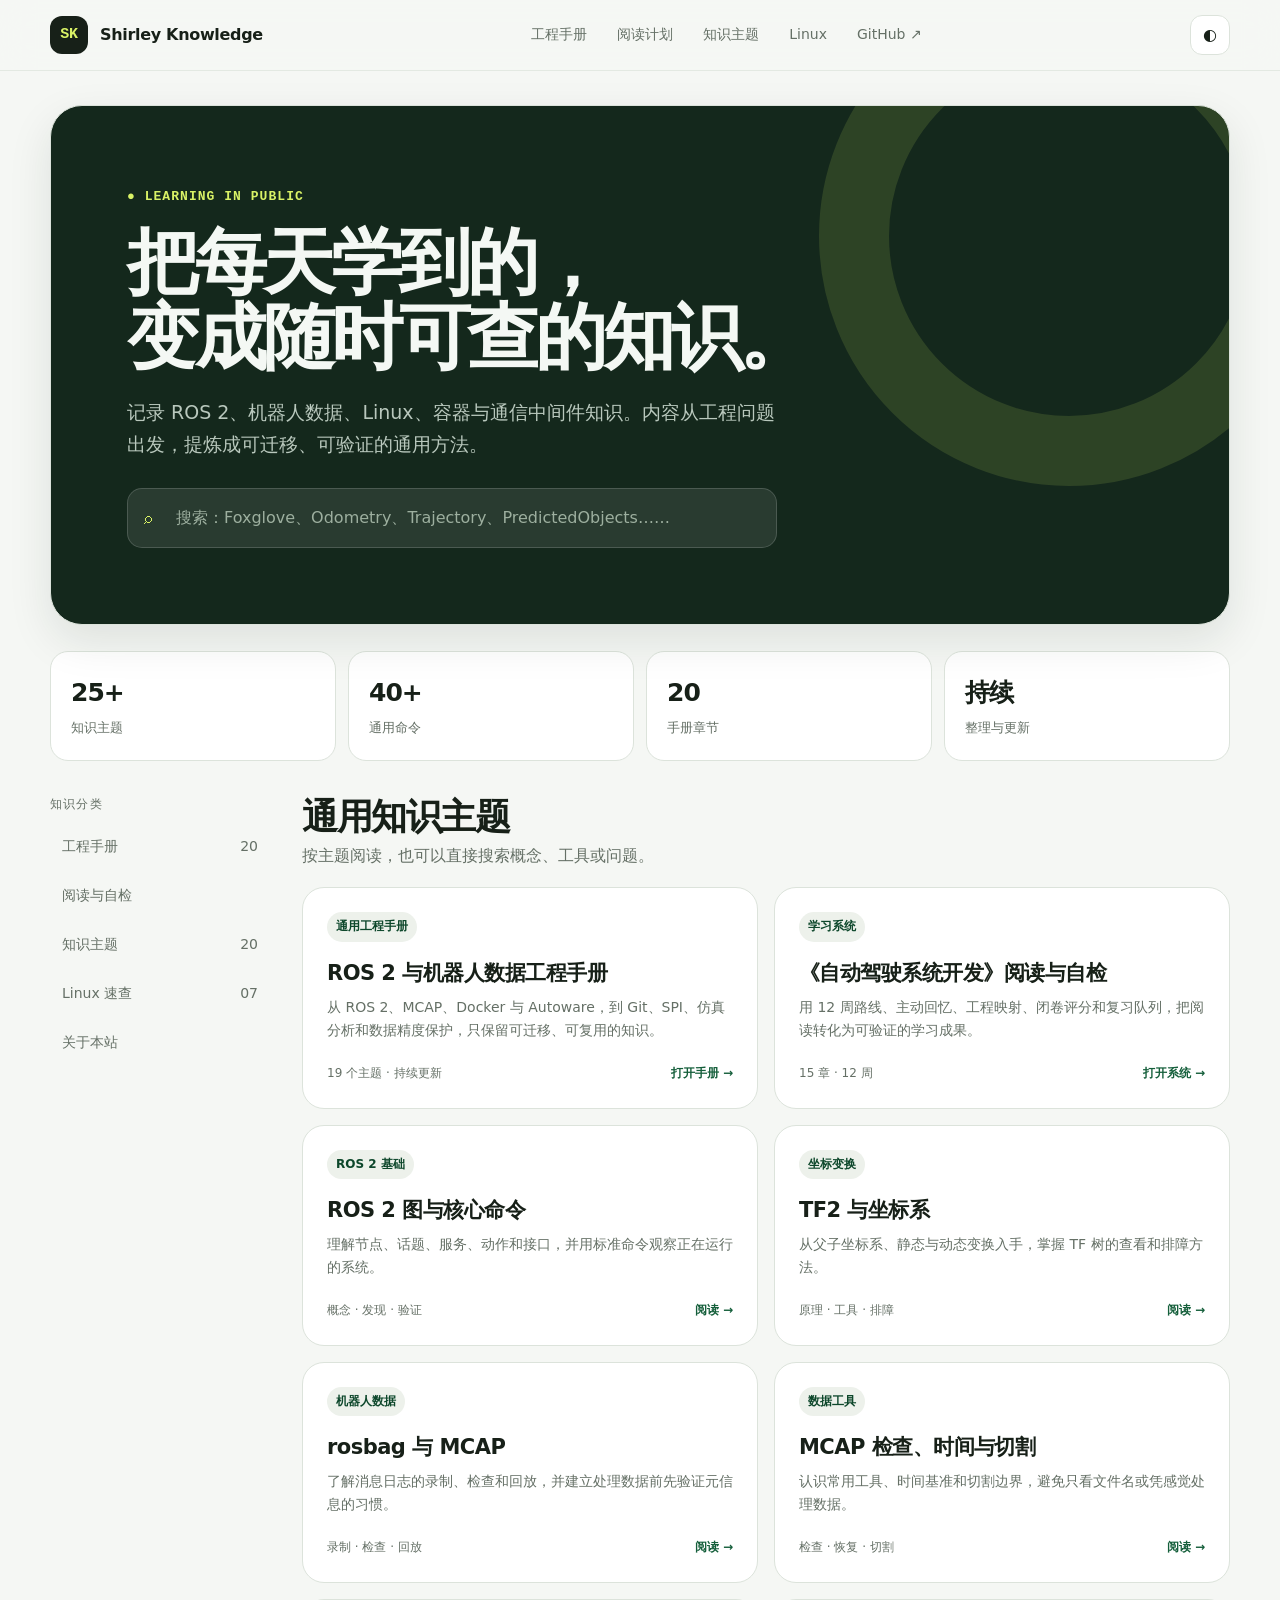
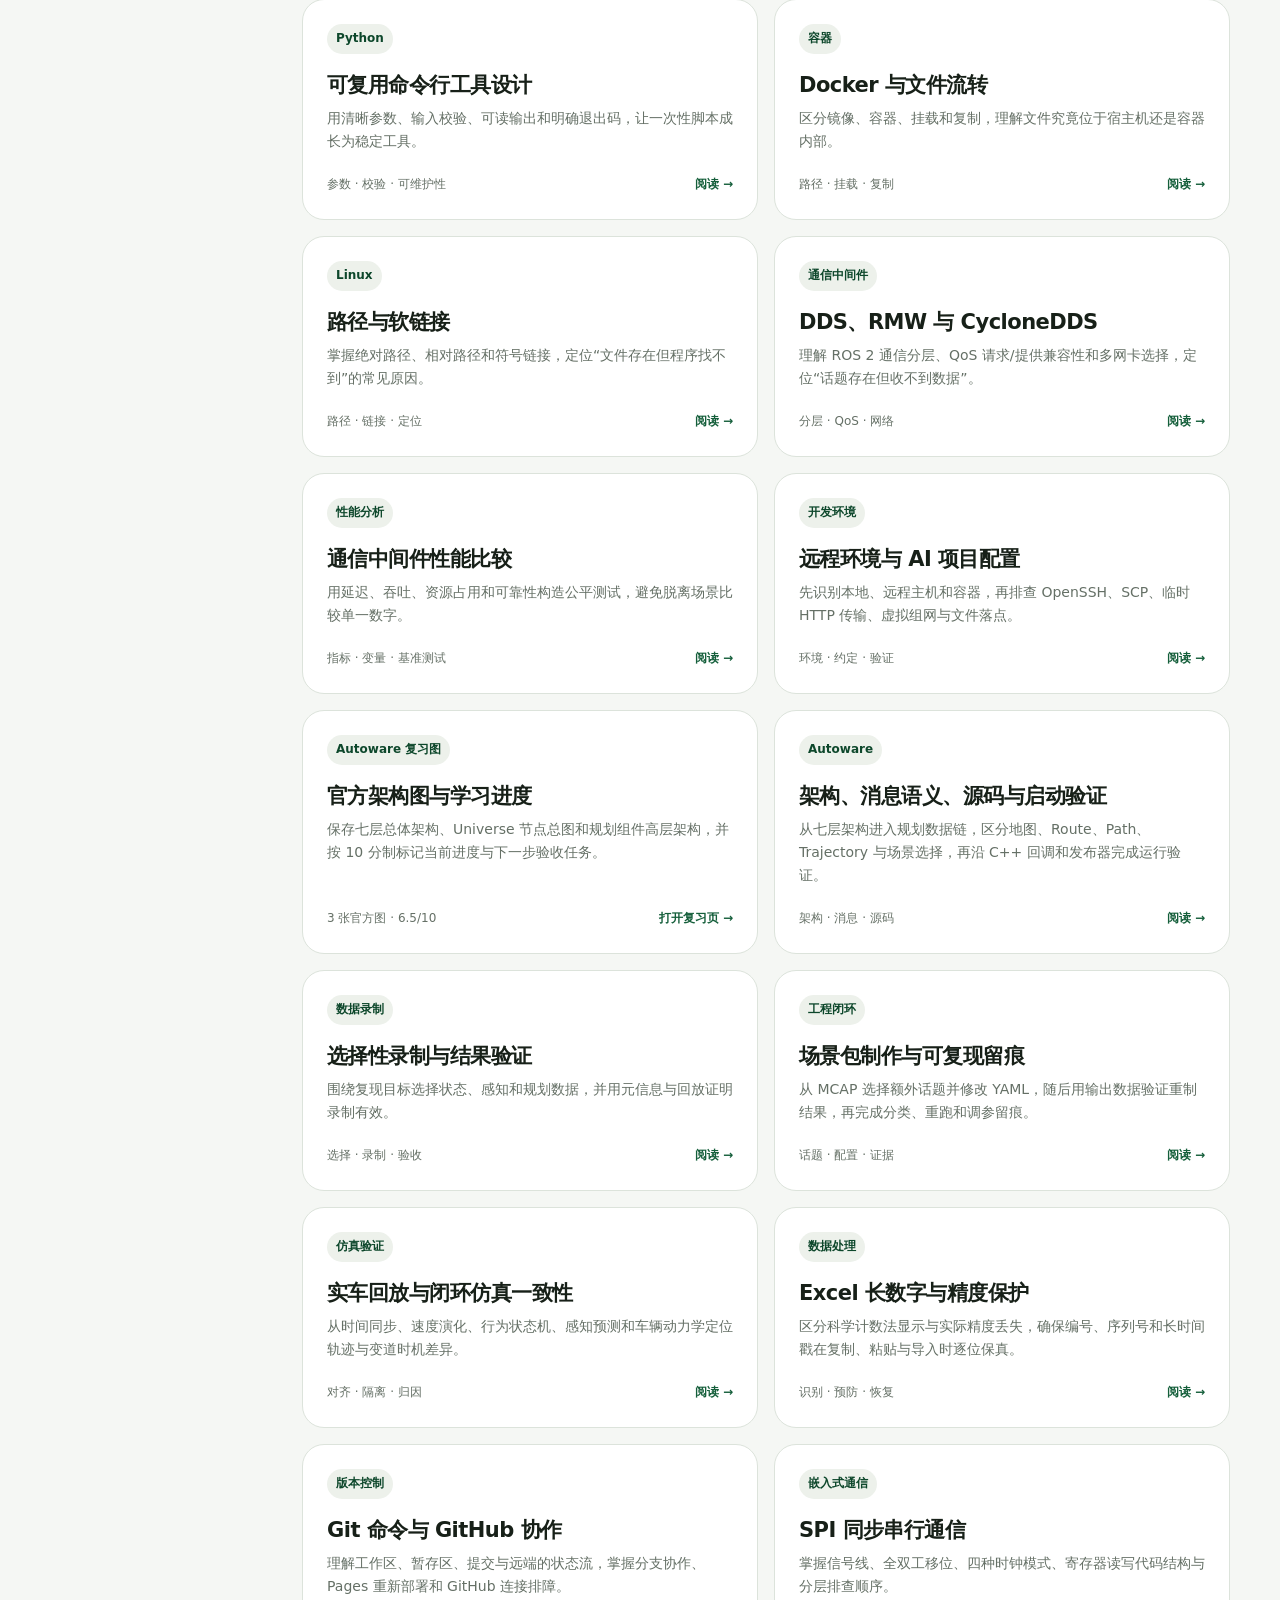
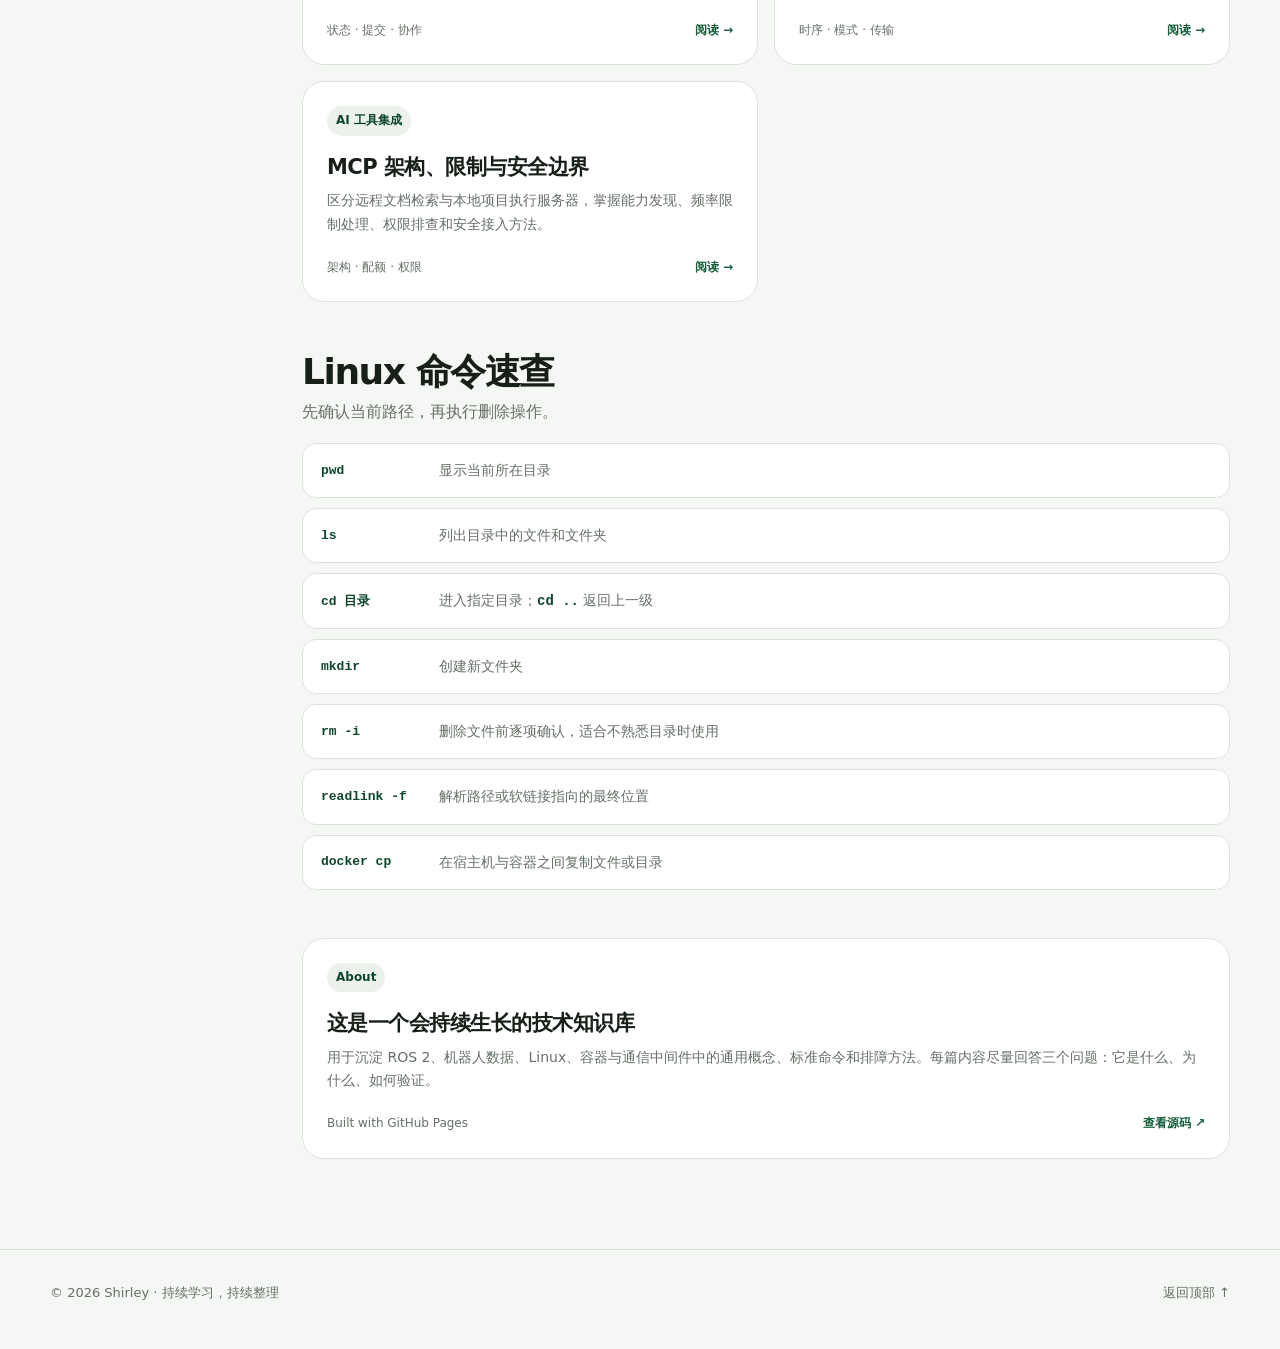
==== index.html @ a4cdd676 "docs: expand planning and transfer search terms" ====
<!doctype html>
<html lang="zh-CN">
<head>
  <meta charset="utf-8">
  <meta name="viewport" content="width=device-width, initial-scale=1">
  <meta name="description" content="Shirley 的个人技术知识库，整理 ROS 2、机器人数据、Linux、容器与通信中间件等通用工程知识。">
  <meta name="theme-color" content="#111827">
  <title>Shirley 的技术知识库</title>
  <style>
    :root {
      --bg: #f5f7f4;
      --surface: #ffffff;
      --surface-2: #edf1eb;
      --text: #172018;
      --muted: #657066;
      --line: #dce3db;
      --accent: #155f3b;
      --accent-strong: #0d472b;
      --highlight: #d9f266;
      --shadow: 0 16px 44px rgba(24, 43, 31, .10);
      --radius: 22px;
    }

    [data-theme="dark"] {
      --bg: #0e1410;
      --surface: #151d17;
      --surface-2: #1d2820;
      --text: #edf3ed;
      --muted: #a8b4aa;
      --line: #2c392f;
      --accent: #7fd5a5;
      --accent-strong: #a9e5c1;
      --highlight: #d9f266;
      --shadow: 0 18px 52px rgba(0, 0, 0, .26);
    }

    * { box-sizing: border-box; }
    html { scroll-behavior: smooth; }
    body {
      margin: 0;
      color: var(--text);
      background: var(--bg);
      font-family: Inter, ui-sans-serif, system-ui, -apple-system, BlinkMacSystemFont, "Segoe UI", "Microsoft YaHei", sans-serif;
      line-height: 1.65;
      transition: background .2s ease, color .2s ease;
    }

    a { color: inherit; text-decoration: none; }
    button, input { font: inherit; }
    button { cursor: pointer; }

    .skip-link {
      position: fixed;
      left: 12px;
      top: -60px;
      z-index: 100;
      padding: 10px 14px;
      border-radius: 10px;
      background: var(--highlight);
      color: #172018;
      font-weight: 800;
    }
    .skip-link:focus { top: 12px; }

    .shell { width: min(1180px, calc(100% - 40px)); margin: 0 auto; }

    .topbar {
      position: sticky;
      top: 0;
      z-index: 20;
      border-bottom: 1px solid color-mix(in srgb, var(--line) 72%, transparent);
      background: color-mix(in srgb, var(--bg) 88%, transparent);
      backdrop-filter: blur(16px);
    }

    .nav {
      min-height: 70px;
      display: flex;
      align-items: center;
      justify-content: space-between;
      gap: 22px;
    }

    .brand { display: flex; align-items: center; gap: 12px; font-weight: 850; letter-spacing: -.02em; }
    .brand-mark {
      display: grid;
      width: 38px;
      height: 38px;
      place-items: center;
      border-radius: 12px;
      background: var(--text);
      color: var(--highlight);
      font-family: ui-monospace, SFMono-Regular, Menlo, monospace;
      font-size: 15px;
    }

    .nav-links { display: flex; align-items: center; gap: 6px; color: var(--muted); font-size: 14px; }
    .nav-links a { padding: 9px 12px; border-radius: 10px; }
    .nav-links a:hover, .nav-links a:focus-visible { background: var(--surface-2); color: var(--text); }

    .icon-btn {
      width: 40px;
      height: 40px;
      border: 1px solid var(--line);
      border-radius: 12px;
      color: var(--text);
      background: var(--surface);
    }
    .icon-btn:hover { transform: translateY(-1px); box-shadow: var(--shadow); }

    .hero {
      position: relative;
      overflow: hidden;
      margin: 34px auto 26px;
      padding: clamp(34px, 6vw, 76px);
      border: 1px solid var(--line);
      border-radius: 32px;
      color: #f4f8f4;
      background: #14281c;
      box-shadow: var(--shadow);
    }

    .hero::after {
      content: "";
      position: absolute;
      right: -90px;
      top: -120px;
      width: 360px;
      height: 360px;
      border: 70px solid rgba(217, 242, 102, .13);
      border-radius: 50%;
    }

    .eyebrow {
      display: inline-flex;
      align-items: center;
      gap: 8px;
      margin: 0 0 18px;
      color: var(--highlight);
      font-family: ui-monospace, SFMono-Regular, Menlo, monospace;
      font-size: 13px;
      font-weight: 750;
      letter-spacing: .08em;
      text-transform: uppercase;
    }

    .hero h1 {
      position: relative;
      z-index: 1;
      max-width: 760px;
      margin: 0;
      font-size: clamp(38px, 6vw, 72px);
      line-height: 1.04;
      letter-spacing: -.055em;
    }

    .hero-copy { max-width: 650px; margin: 22px 0 28px; color: #b9c8bd; font-size: clamp(16px, 2vw, 19px); }

    .search-wrap { position: relative; z-index: 2; max-width: 650px; }
    .search-wrap label { position: absolute; width: 1px; height: 1px; overflow: hidden; clip: rect(0, 0, 0, 0); }
    .search {
      width: 100%;
      padding: 16px 18px 16px 48px;
      border: 1px solid rgba(255,255,255,.16);
      border-radius: 15px;
      outline: none;
      color: #f4f8f4;
      background: rgba(255,255,255,.09);
    }
    .search::placeholder { color: #9daf9f; }
    .search:focus { border-color: var(--highlight); box-shadow: 0 0 0 4px rgba(217, 242, 102, .12); }
    .search-icon { position: absolute; left: 17px; top: 50%; transform: translateY(-50%); color: var(--highlight); }

    .stats { display: grid; grid-template-columns: repeat(4, 1fr); gap: 12px; margin: 18px 0 34px; }
    .stat { padding: 20px; border: 1px solid var(--line); border-radius: 18px; background: var(--surface); }
    .stat strong { display: block; font-size: 25px; letter-spacing: -.04em; }
    .stat span { color: var(--muted); font-size: 13px; }

    .layout { display: grid; grid-template-columns: 220px minmax(0, 1fr); gap: 32px; align-items: start; }
    .sidebar { position: sticky; top: 96px; }
    .side-title { margin: 0 0 10px; color: var(--muted); font-size: 12px; letter-spacing: .1em; text-transform: uppercase; }
    .side-nav { display: grid; gap: 6px; }
    .side-nav a { padding: 10px 12px; border-radius: 11px; color: var(--muted); font-size: 14px; }
    .side-nav a:hover { color: var(--text); background: var(--surface-2); }
    .side-nav span { float: right; color: var(--muted); }

    .section { scroll-margin-top: 96px; margin-bottom: 48px; }
    .section-head { display: flex; align-items: end; justify-content: space-between; gap: 18px; margin-bottom: 18px; }
    .section h2 { margin: 0; font-size: clamp(25px, 3vw, 36px); line-height: 1.2; letter-spacing: -.04em; }
    .section-note { margin: 5px 0 0; color: var(--muted); }

    .card-grid { display: grid; grid-template-columns: repeat(2, minmax(0, 1fr)); gap: 16px; }
    .card {
      display: flex;
      min-height: 220px;
      flex-direction: column;
      padding: 24px;
      border: 1px solid var(--line);
      border-radius: var(--radius);
      background: var(--surface);
      transition: transform .18s ease, box-shadow .18s ease, border-color .18s ease;
    }
    .card:hover { transform: translateY(-4px); border-color: var(--accent); box-shadow: var(--shadow); }
    .tag { align-self: flex-start; padding: 5px 9px; border-radius: 999px; color: var(--accent-strong); background: var(--surface-2); font-size: 12px; font-weight: 750; }
    .card h3 { margin: 18px 0 8px; font-size: 21px; line-height: 1.3; letter-spacing: -.025em; }
    .card p { margin: 0; color: var(--muted); font-size: 14px; }
    .card-meta { display: flex; justify-content: space-between; gap: 12px; margin-top: auto; padding-top: 22px; color: var(--muted); font-size: 12px; }
    .arrow { color: var(--accent); font-weight: 800; }

    .flow {
      display: grid;
      grid-template-columns: repeat(4, 1fr);
      gap: 10px;
      counter-reset: flow;
    }
    .flow-step {
      position: relative;
      padding: 20px 16px;
      border: 1px solid var(--line);
      border-radius: 17px;
      background: var(--surface);
      counter-increment: flow;
    }
    .flow-step::before { content: "0" counter(flow); display: block; margin-bottom: 18px; color: var(--accent); font-family: ui-monospace, monospace; font-weight: 800; }
    .flow-step:not(:last-child)::after { content: "→"; position: absolute; right: -13px; top: 50%; z-index: 2; width: 24px; height: 24px; border: 1px solid var(--line); border-radius: 50%; text-align: center; line-height: 21px; color: var(--accent); background: var(--bg); }
    .flow-step strong { display: block; margin-bottom: 5px; }
    .flow-step small { color: var(--muted); }

    .command-list { display: grid; gap: 10px; }
    .command {
      display: grid;
      grid-template-columns: 100px 1fr;
      align-items: center;
      gap: 18px;
      padding: 15px 18px;
      border: 1px solid var(--line);
      border-radius: 14px;
      background: var(--surface);
    }
    .command code { color: var(--accent-strong); font-weight: 800; }
    .command span { color: var(--muted); font-size: 14px; }

    .empty { display: none; padding: 50px 20px; border: 1px dashed var(--line); border-radius: var(--radius); text-align: center; color: var(--muted); }

    footer { margin-top: 42px; padding: 32px 0 48px; border-top: 1px solid var(--line); color: var(--muted); font-size: 13px; }
    .footer-row { display: flex; justify-content: space-between; gap: 20px; }

    @media (max-width: 820px) {
      .nav-links { display: none; }
      .stats { grid-template-columns: repeat(2, 1fr); }
      .layout { grid-template-columns: 1fr; }
      .sidebar { position: static; overflow-x: auto; }
      .side-title { display: none; }
      .side-nav { display: flex; min-width: max-content; }
      .card-grid { grid-template-columns: 1fr; }
      .flow { grid-template-columns: 1fr 1fr; }
      .flow-step::after { display: none; }
    }

    @media (max-width: 520px) {
      .shell { width: min(100% - 24px, 1180px); }
      .hero { margin-top: 18px; padding: 30px 22px; border-radius: 24px; }
      .hero h1 { font-size: 40px; }
      .stats { gap: 8px; }
      .stat { padding: 15px; }
      .flow { grid-template-columns: 1fr; }
      .command { grid-template-columns: 78px 1fr; gap: 10px; }
      .footer-row { flex-direction: column; }
    }
  </style>
</head>
<body>
  <a class="skip-link" href="#content">跳到主要内容</a>

  <header class="topbar">
    <nav class="nav shell" aria-label="主导航">
      <a class="brand" href="#top" aria-label="返回首页">
        <span class="brand-mark">SK</span>
        <span>Shirley Knowledge</span>
      </a>
      <div class="nav-links">
        <a href="notes/ros2-engineering-handbook.html">工程手册</a>
        <a href="reading/">阅读计划</a>
        <a href="#notes">知识主题</a>
        <a href="#linux">Linux</a>
        <a href="https://github.com/xiangyi-jiang233/jxy" target="_blank" rel="noreferrer">GitHub ↗</a>
      </div>
      <button class="icon-btn" id="themeToggle" type="button" aria-label="切换深色模式" title="切换深色模式">◐</button>
    </nav>
  </header>

  <main id="content" class="shell">
    <section class="hero" id="top">
      <p class="eyebrow">● Learning in public</p>
      <h1>把每天学到的，<br>变成随时可查的知识。</h1>
      <p class="hero-copy">记录 ROS 2、机器人数据、Linux、容器与通信中间件知识。内容从工程问题出发，提炼成可迁移、可验证的通用方法。</p>
      <div class="search-wrap">
        <span class="search-icon" aria-hidden="true">⌕</span>
        <label for="searchInput">搜索知识库</label>
        <input class="search" id="searchInput" type="search" placeholder="搜索：Foxglove、Odometry、Trajectory、PredictedObjects……" autocomplete="off">
      </div>
    </section>

    <section class="stats" aria-label="知识库统计">
      <div class="stat"><strong>25+</strong><span>知识主题</span></div>
      <div class="stat"><strong>40+</strong><span>通用命令</span></div>
      <div class="stat"><strong>20</strong><span>手册章节</span></div>
      <div class="stat"><strong>持续</strong><span>整理与更新</span></div>
    </section>

    <div class="layout">
      <aside class="sidebar" aria-label="内容目录">
        <p class="side-title">知识分类</p>
        <nav class="side-nav">
          <a href="notes/ros2-engineering-handbook.html">工程手册 <span>20</span></a>
          <a href="reading/">阅读与自检</a>
          <a href="#notes">知识主题 <span>20</span></a>
          <a href="#linux">Linux 速查 <span>07</span></a>
          <a href="#about">关于本站</a>
        </nav>
      </aside>

      <div>
        <section class="section" id="notes">
          <div class="section-head">
            <div>
              <h2>通用知识主题</h2>
              <p class="section-note">按主题阅读，也可以直接搜索概念、工具或问题。</p>
            </div>
          </div>

          <div class="card-grid" id="noteGrid">
            <article class="card searchable" data-keywords="通用 工程手册 ros2 node topic timestamp sec nanosec foxglove raw messages live playback odometry odom sensing localization perception trajectory control tf2 rosbag mcap python argparse docker cp readlink soft link dds rmw cyclonedds autoware planning behavior motion predictedobjects covariance candidate prepare_duration path optimizer velocity 场景包 录制 验证 仿真 实车 变道 速度 状态机 代理 直连 excel 长数字 科学计数法 精度 git github branch switch fetch pull remote tracking commit push spi sclk mosi miso cpol cpha cyber remote ssh ai config">
              <span class="tag">通用工程手册</span>
              <h3>ROS 2 与机器人数据工程手册</h3>
              <p>从 ROS 2、MCAP、Docker 与 Autoware，到 Git、SPI、仿真分析和数据精度保护，只保留可迁移、可复用的知识。</p>
              <div class="card-meta"><span>19 个主题 · 持续更新</span><a class="arrow" href="notes/ros2-engineering-handbook.html">打开手册 →</a></div>
            </article>

            <article class="card searchable" data-keywords="自动驾驶 书籍 阅读 12周 自检 主动回忆 工程映射 费曼 复习 队列 学习报告">
              <span class="tag">学习系统</span>
              <h3>《自动驾驶系统开发》阅读与自检</h3>
              <p>用 12 周路线、主动回忆、工程映射、闭卷评分和复习队列，把阅读转化为可验证的学习成果。</p>
              <div class="card-meta"><span>15 章 · 12 周</span><a class="arrow" href="reading/">打开系统 →</a></div>
            </article>

            <article class="card searchable" data-keywords="ros2 node topic service action interface graph 节点 话题 服务 动作">
              <span class="tag">ROS 2 基础</span>
              <h3>ROS 2 图与核心命令</h3>
              <p>理解节点、话题、服务、动作和接口，并用标准命令观察正在运行的系统。</p>
              <div class="card-meta"><span>概念 · 发现 · 验证</span><a class="arrow" href="notes/ros2-engineering-handbook.html#ros-graph">阅读 →</a></div>
            </article>

            <article class="card searchable" data-keywords="tf2 tf tree frame transform 坐标系 变换">
              <span class="tag">坐标变换</span>
              <h3>TF2 与坐标系</h3>
              <p>从父子坐标系、静态与动态变换入手，掌握 TF 树的查看和排障方法。</p>
              <div class="card-meta"><span>原理 · 工具 · 排障</span><a class="arrow" href="notes/ros2-engineering-handbook.html#tf2">阅读 →</a></div>
            </article>

            <article class="card searchable" data-keywords="rosbag mcap record play info 日志 录制 回放">
              <span class="tag">机器人数据</span>
              <h3>rosbag 与 MCAP</h3>
              <p>了解消息日志的录制、检查和回放，并建立处理数据前先验证元信息的习惯。</p>
              <div class="card-meta"><span>录制 · 检查 · 回放</span><a class="arrow" href="notes/ros2-engineering-handbook.html#rosbag">阅读 →</a></div>
            </article>

            <article class="card searchable" data-keywords="mcap cli info doctor recover filter merge 时间戳 切割">
              <span class="tag">数据工具</span>
              <h3>MCAP 检查、时间与切割</h3>
              <p>认识常用工具、时间基准和切割边界，避免只看文件名或凭感觉处理数据。</p>
              <div class="card-meta"><span>检查 · 恢复 · 切割</span><a class="arrow" href="notes/ros2-engineering-handbook.html#mcap-tools">阅读 →</a></div>
            </article>

            <article class="card searchable" data-keywords="python cli argparse 命令行 参数 校验 日志">
              <span class="tag">Python</span>
              <h3>可复用命令行工具设计</h3>
              <p>用清晰参数、输入校验、可读输出和明确退出码，让一次性脚本成长为稳定工具。</p>
              <div class="card-meta"><span>参数 · 校验 · 可维护性</span><a class="arrow" href="notes/ros2-engineering-handbook.html#python-cli">阅读 →</a></div>
            </article>

            <article class="card searchable" data-keywords="docker container cp volume mount 文件 容器">
              <span class="tag">容器</span>
              <h3>Docker 与文件流转</h3>
              <p>区分镜像、容器、挂载和复制，理解文件究竟位于宿主机还是容器内部。</p>
              <div class="card-meta"><span>路径 · 挂载 · 复制</span><a class="arrow" href="notes/ros2-engineering-handbook.html#docker">阅读 →</a></div>
            </article>

            <article class="card searchable" data-keywords="linux path symlink readlink ln soft link 路径 软链接">
              <span class="tag">Linux</span>
              <h3>路径与软链接</h3>
              <p>掌握绝对路径、相对路径和符号链接，定位“文件存在但程序找不到”的常见原因。</p>
              <div class="card-meta"><span>路径 · 链接 · 定位</span><a class="arrow" href="notes/ros2-engineering-handbook.html#links">阅读 →</a></div>
            </article>

            <article class="card searchable" data-keywords="dds rmw cyclonedds qos reliability best effort durability transient local volatile history depth topic info verbose discovery network interface 通信 中间件 可靠性 持久性 队列">
              <span class="tag">通信中间件</span>
              <h3>DDS、RMW 与 CycloneDDS</h3>
              <p>理解 ROS 2 通信分层、QoS 请求/提供兼容性和多网卡选择，定位“话题存在但收不到数据”。</p>
              <div class="card-meta"><span>分层 · QoS · 网络</span><a class="arrow" href="notes/ros2-engineering-handbook.html#dds">阅读 →</a></div>
            </article>

            <article class="card searchable" data-keywords="middleware performance latency throughput cpu memory benchmark 中间件 性能 延迟 吞吐">
              <span class="tag">性能分析</span>
              <h3>通信中间件性能比较</h3>
              <p>用延迟、吞吐、资源占用和可靠性构造公平测试，避免脱离场景比较单一数字。</p>
              <div class="card-meta"><span>指标 · 变量 · 基准测试</span><a class="arrow" href="notes/ros2-engineering-handbook.html#middleware">阅读 →</a></div>
            </article>

            <article class="card searchable" data-keywords="remote development ssh scp openssh windows sshd connection refused http server python wget curl quote parentheses special filename no_proxy tailscale tailscaled nomachine shell container transfer socket daemon ai config instruction 远程 开发 文件传输 局域网 拒绝连接 特殊字符 括号 慢速 虚拟组网 环境 配置">
              <span class="tag">开发环境</span>
              <h3>远程环境与 AI 项目配置</h3>
              <p>先识别本地、远程主机和容器，再排查 OpenSSH、SCP、临时 HTTP 传输、虚拟组网与文件落点。</p>
              <div class="card-meta"><span>环境 · 约定 · 验证</span><a class="arrow" href="notes/ros2-engineering-handbook.html#remote">阅读 →</a></div>
            </article>
            <article class="card searchable" data-keywords="autoware official architecture diagram node graph planning progress score 七层 架构图 节点图 规划 学习进度 复习">
              <span class="tag">Autoware 复习图</span>
              <h3>官方架构图与学习进度</h3>
              <p>保存七层总体架构、Universe 节点总图和规划组件高层架构，并按 10 分制标记当前进度与下一步验收任务。</p>
              <div class="card-meta"><span>3 张官方图 · 6.5/10</span><a class="arrow" href="notes/autoware-architecture-review.html">打开复习页 →</a></div>
            </article>

            <article class="card searchable" data-keywords="autoware architecture sensing map localization perception planning control vehicle interface scenario selector lane driving parking route lanelet path trajectory candidate reference safest source package behavior path planner predicted objects header stamp frame_id uuid classification covariance uncertainty wheelbase ackermann cpp c++ constructor initializer this auto template unique_ptr shared_ptr make_unique make_shared declare_parameter create_publisher create_subscription callback std bind placeholders private namespace qos depth rg sed find README package.xml CMakeLists launch config include src test docker vcstool colcon 架构 消息 感知对象 分类 协方差 轴距 运动学 源码 构造函数 智能指针 参数 发布器 订阅器 回调 包目录 行为规划 变道 编译 启动">
              <span class="tag">Autoware</span>
              <h3>架构、消息语义、源码与启动验证</h3>
              <p>从七层架构进入规划数据链，区分地图、Route、Path、Trajectory 与场景选择，再沿 C++ 回调和发布器完成运行验证。</p>
              <div class="card-meta"><span>架构 · 消息 · 源码</span><a class="arrow" href="notes/ros2-engineering-handbook.html#autoware-start">阅读 →</a></div>
            </article>

            <article class="card searchable" data-keywords="ros2 bag record mcap topic info hz 录制 验证 回放">
              <span class="tag">数据录制</span>
              <h3>选择性录制与结果验证</h3>
              <p>围绕复现目标选择状态、感知和规划数据，并用元信息与回放证明录制有效。</p>
              <div class="card-meta"><span>选择 · 录制 · 验收</span><a class="arrow" href="notes/ros2-engineering-handbook.html#record-verify">阅读 →</a></div>
            </article>

            <article class="card searchable" data-keywords="scenario package reproducible mcap channel topic extra_topics yaml vim issue classification perception planning avoidance rerun output verify parameter tuning baseline hypothesis experiment rollback 场景包 话题 配置 行号 编辑 分类 感知 规划 避障 重跑 留痕 复现 调参 基线 假设 单变量 回退">
              <span class="tag">工程闭环</span>
              <h3>场景包制作与可复现留痕</h3>
              <p>从 MCAP 选择额外话题并修改 YAML，随后用输出数据验证重制结果，再完成分类、重跑和调参留痕。</p>
              <div class="card-meta"><span>话题 · 配置 · 证据</span><a class="arrow" href="notes/ros2-engineering-handbook.html#scenario-package">阅读 →</a></div>
            </article>

            <article class="card searchable" data-keywords="simulation real vehicle replay lane change speed state machine planning control 仿真 实车 回放 变道 速度 状态机 规划 控制">
              <span class="tag">仿真验证</span>
              <h3>实车回放与闭环仿真一致性</h3>
              <p>从时间同步、速度演化、行为状态机、感知预测和车辆动力学定位轨迹与变道时机差异。</p>
              <div class="card-meta"><span>对齐 · 隔离 · 归因</span><a class="arrow" href="notes/ros2-engineering-handbook.html#simulation-consistency">阅读 →</a></div>
            </article>

            <article class="card searchable" data-keywords="excel spreadsheet long number scientific notation precision text csv 网页 复制 粘贴 长数字 科学计数法 精度 文本 编号">
              <span class="tag">数据处理</span>
              <h3>Excel 长数字与精度保护</h3>
              <p>区分科学计数法显示与实际精度丢失，确保编号、序列号和长时间戳在复制、粘贴与导入时逐位保真。</p>
              <div class="card-meta"><span>识别 · 预防 · 恢复</span><a class="arrow" href="notes/ros2-engineering-handbook.html#excel-long-numbers">阅读 →</a></div>
            </article>

            <article class="card searchable" data-keywords="git github clone status remote branch log add commit push pull proxy pages deploy workflow username rename 404 版本控制 分支 提交 远端 代理 网页 部署 改名">
              <span class="tag">版本控制</span>
              <h3>Git 命令与 GitHub 协作</h3>
              <p>理解工作区、暂存区、提交与远端的状态流，掌握分支协作、Pages 重新部署和 GitHub 连接排障。</p>
              <div class="card-meta"><span>状态 · 提交 · 协作</span><a class="arrow" href="notes/ros2-engineering-handbook.html#git-github-workflow">阅读 →</a></div>
            </article>

            <article class="card searchable" data-keywords="spi serial peripheral interface sclk mosi miso cs cpol cpha mode embedded 同步 串行 通信 片选">
              <span class="tag">嵌入式通信</span>
              <h3>SPI 同步串行通信</h3>
              <p>掌握信号线、全双工移位、四种时钟模式、寄存器读写代码结构与分层排查顺序。</p>
              <div class="card-meta"><span>时序 · 模式 · 传输</span><a class="arrow" href="notes/ros2-engineering-handbook.html#spi-protocol">阅读 →</a></div>
            </article>

            <article class="card searchable" data-keywords="mcp model context protocol client server tools resources prompts stdio http esp-idf rate limit 频率限制 配额 权限 文档 工具 构建 烧录">
              <span class="tag">AI 工具集成</span>
              <h3>MCP 架构、限制与安全边界</h3>
              <p>区分远程文档检索与本地项目执行服务器，掌握能力发现、频率限制处理、权限排查和安全接入方法。</p>
              <div class="card-meta"><span>架构 · 配额 · 权限</span><a class="arrow" href="notes/ros2-engineering-handbook.html#mcp-integration">阅读 →</a></div>
            </article>

          </div>
          <div class="empty" id="emptyState">没有找到匹配的主题。试试更短的关键词，例如“TF2”或“Linux”。</div>
        </section>

        <section class="section" id="linux">
          <div class="section-head">
            <div>
              <h2>Linux 命令速查</h2>
              <p class="section-note">先确认当前路径，再执行删除操作。</p>
            </div>
          </div>
          <div class="command-list">
            <div class="command searchable" data-keywords="pwd 当前 路径"><code>pwd</code><span>显示当前所在目录</span></div>
            <div class="command searchable" data-keywords="ls 列出 文件"><code>ls</code><span>列出目录中的文件和文件夹</span></div>
            <div class="command searchable" data-keywords="cd 进入 目录"><code>cd 目录</code><span>进入指定目录；<code>cd ..</code> 返回上一级</span></div>
            <div class="command searchable" data-keywords="mkdir 创建 文件夹"><code>mkdir</code><span>创建新文件夹</span></div>
            <div class="command searchable" data-keywords="rm 删除 文件 安全"><code>rm -i</code><span>删除文件前逐项确认，适合不熟悉目录时使用</span></div>
            <div class="command searchable" data-keywords="readlink 路径 软链接"><code>readlink -f</code><span>解析路径或软链接指向的最终位置</span></div>
            <div class="command searchable" data-keywords="docker cp 容器 文件 复制"><code>docker cp</code><span>在宿主机与容器之间复制文件或目录</span></div>
          </div>
        </section>

        <section class="section" id="about">
          <div class="card">
            <span class="tag">About</span>
            <h3>这是一个会持续生长的技术知识库</h3>
            <p>用于沉淀 ROS 2、机器人数据、Linux、容器与通信中间件中的通用概念、标准命令和排障方法。每篇内容尽量回答三个问题：它是什么、为什么、如何验证。</p>
            <div class="card-meta"><span>Built with GitHub Pages</span><a class="arrow" href="https://github.com/xiangyi-jiang233/jxy" target="_blank" rel="noreferrer">查看源码 ↗</a></div>
          </div>
        </section>
      </div>
    </div>
  </main>

  <footer>
    <div class="shell footer-row">
      <span>© <span id="year"></span> Shirley · 持续学习，持续整理</span>
      <a href="#top">返回顶部 ↑</a>
    </div>
  </footer>

  <script>
    const root = document.documentElement;
    const themeToggle = document.getElementById('themeToggle');
    const storedTheme = localStorage.getItem('kb-theme');
    const prefersDark = window.matchMedia('(prefers-color-scheme: dark)').matches;

    if (storedTheme === 'dark' || (!storedTheme && prefersDark)) {
      root.dataset.theme = 'dark';
    }

    themeToggle.addEventListener('click', () => {
      const next = root.dataset.theme === 'dark' ? 'light' : 'dark';
      root.dataset.theme = next;
      localStorage.setItem('kb-theme', next);
      themeToggle.setAttribute('aria-label', next === 'dark' ? '切换浅色模式' : '切换深色模式');
    });

    const input = document.getElementById('searchInput');
    const cards = [...document.querySelectorAll('#noteGrid .searchable')];
    const emptyState = document.getElementById('emptyState');

    input.addEventListener('input', (event) => {
      const query = event.target.value.trim().toLowerCase();
      let shown = 0;
      cards.forEach((card) => {
        const content = `${card.textContent} ${card.dataset.keywords || ''}`.toLowerCase();
        const matches = !query || content.includes(query);
        card.hidden = !matches;
        if (matches) shown += 1;
      });
      emptyState.style.display = shown ? 'none' : 'block';
      if (query) document.getElementById('notes').scrollIntoView({ behavior: 'smooth', block: 'start' });
    });

    document.getElementById('year').textContent = new Date().getFullYear();
  </script>
</body>
</html>
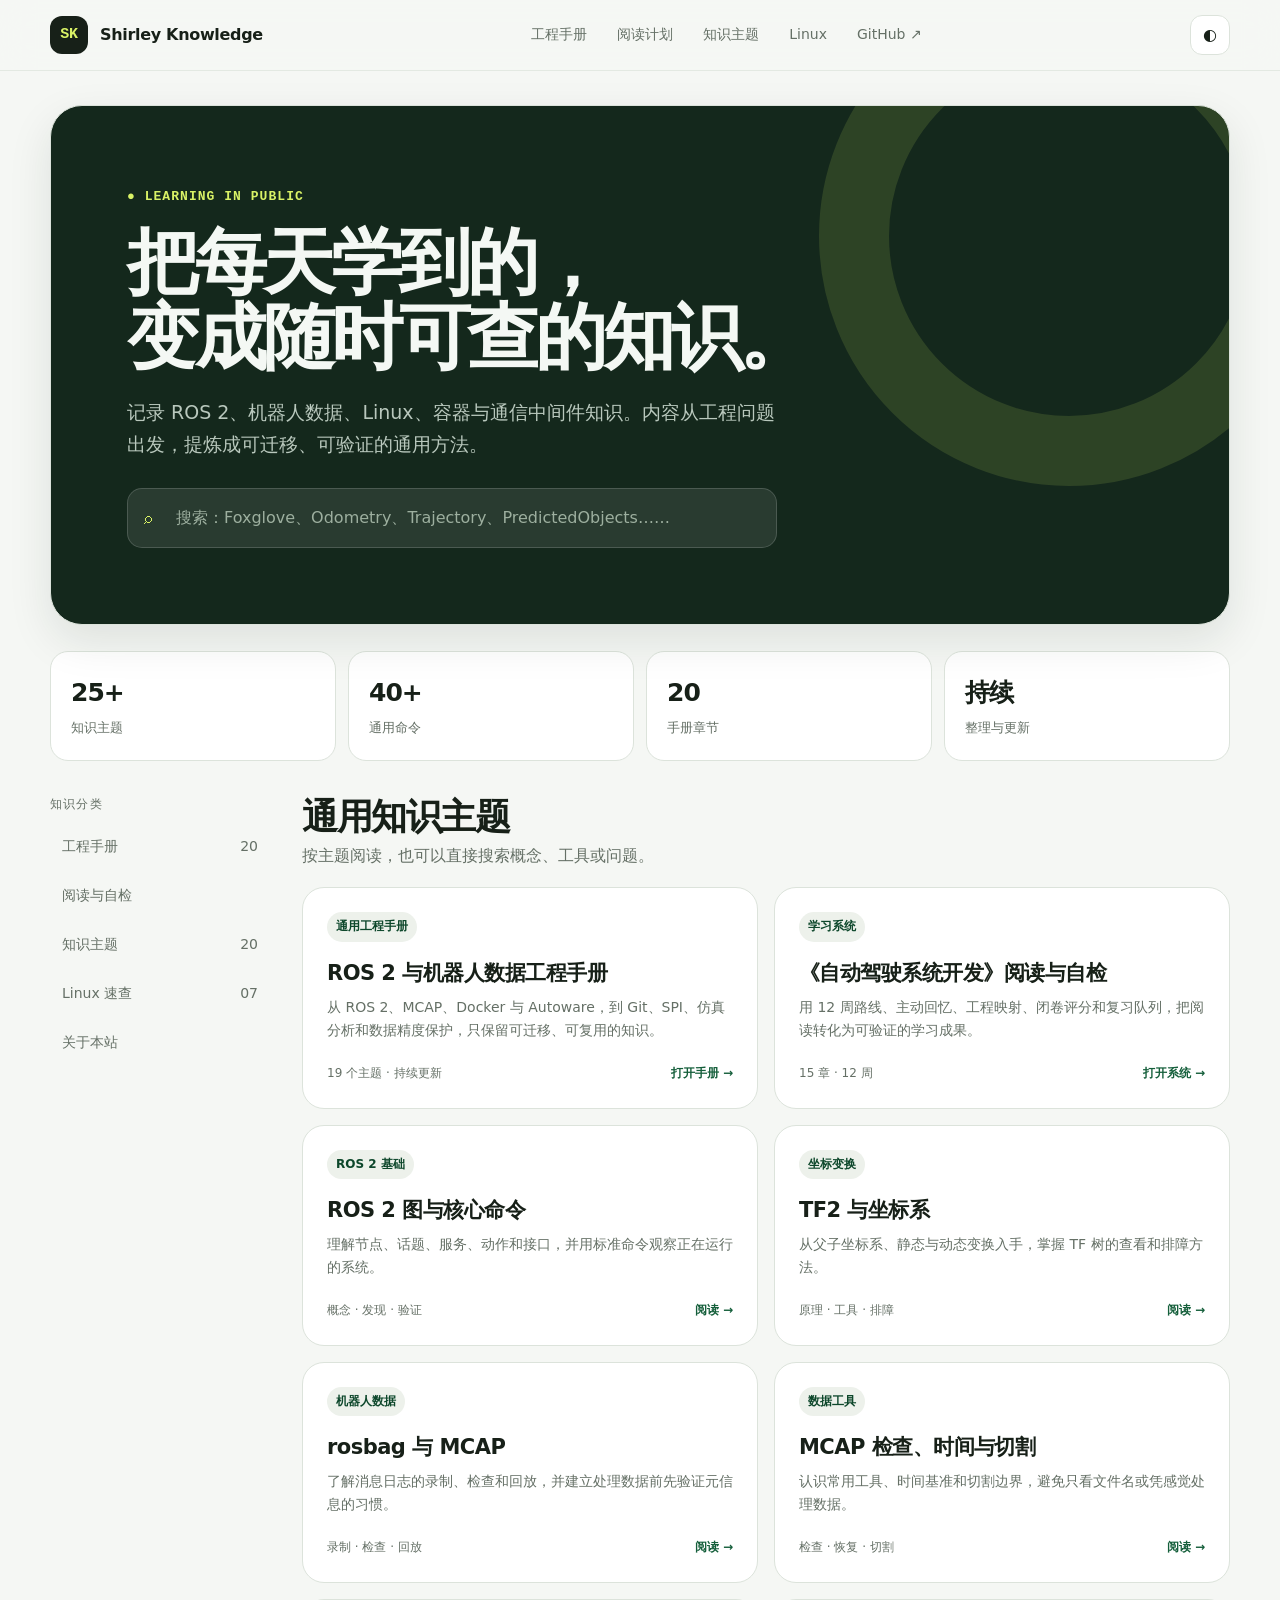
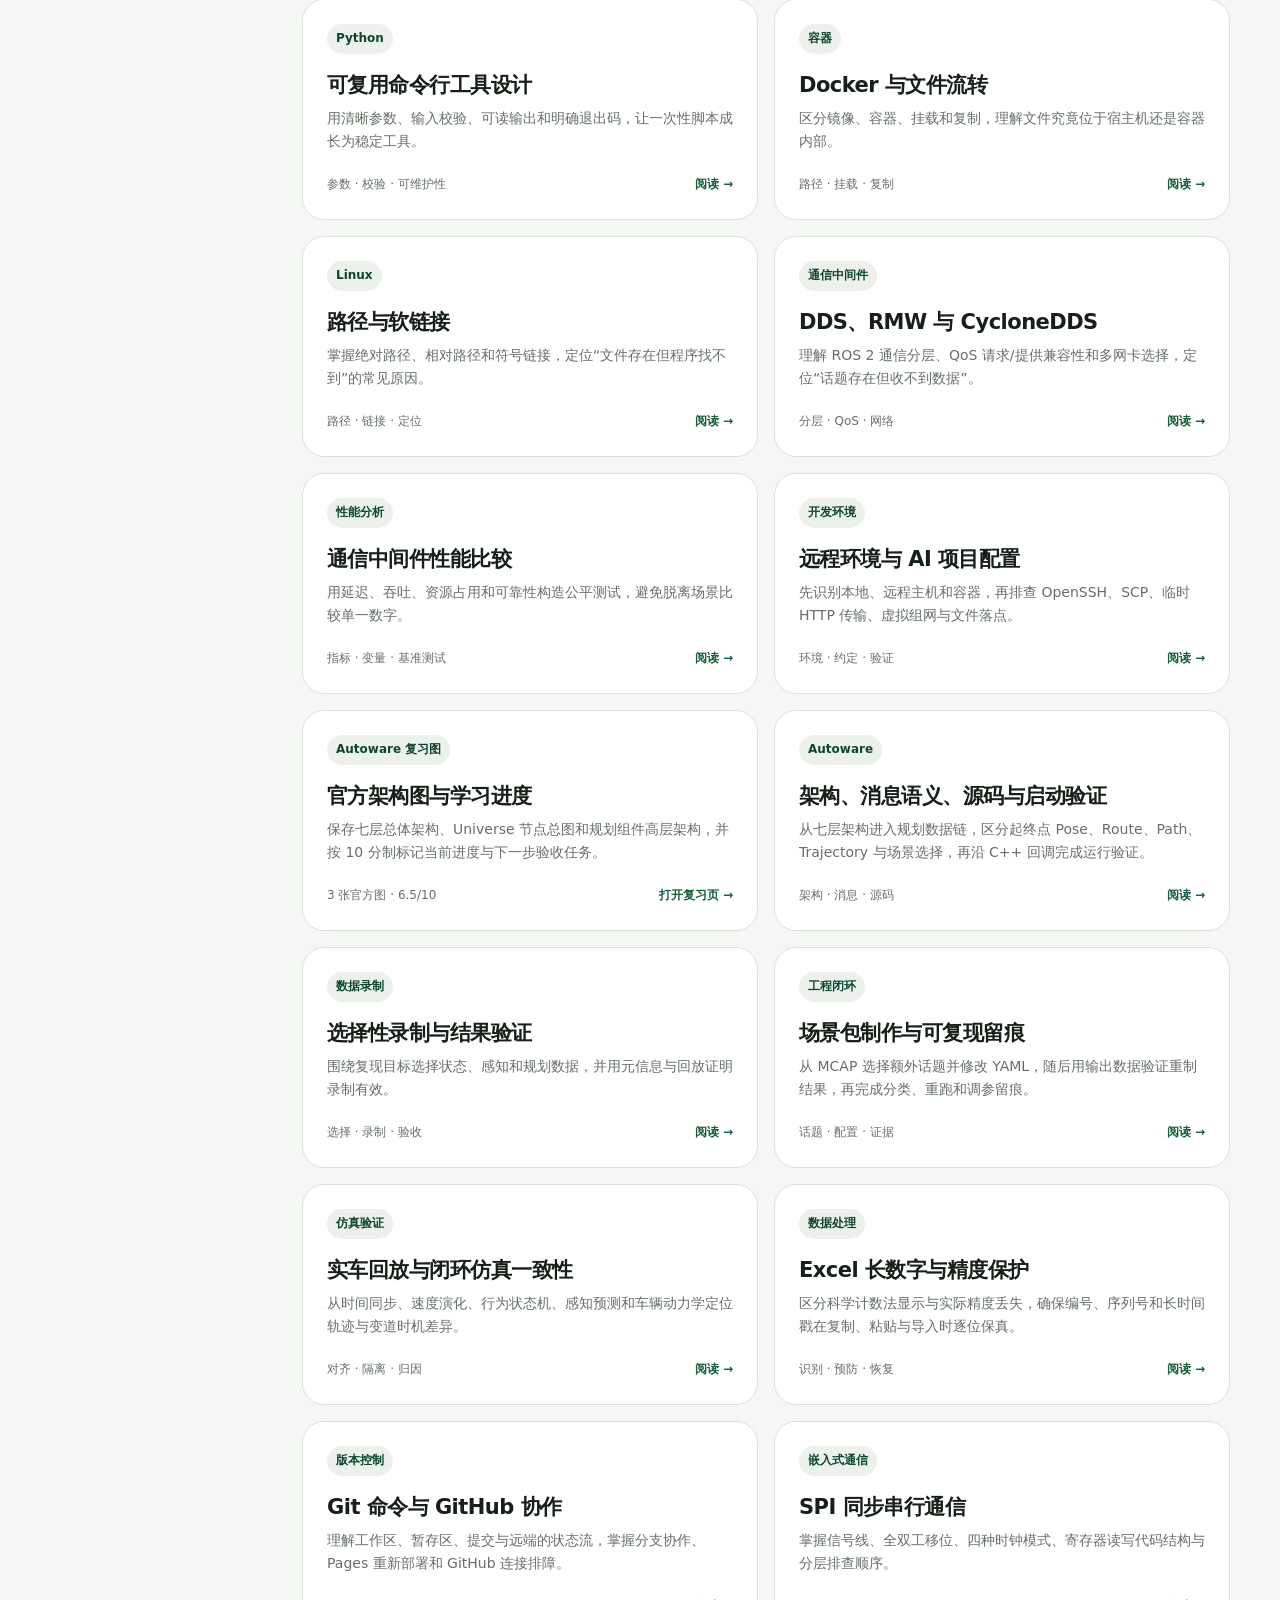
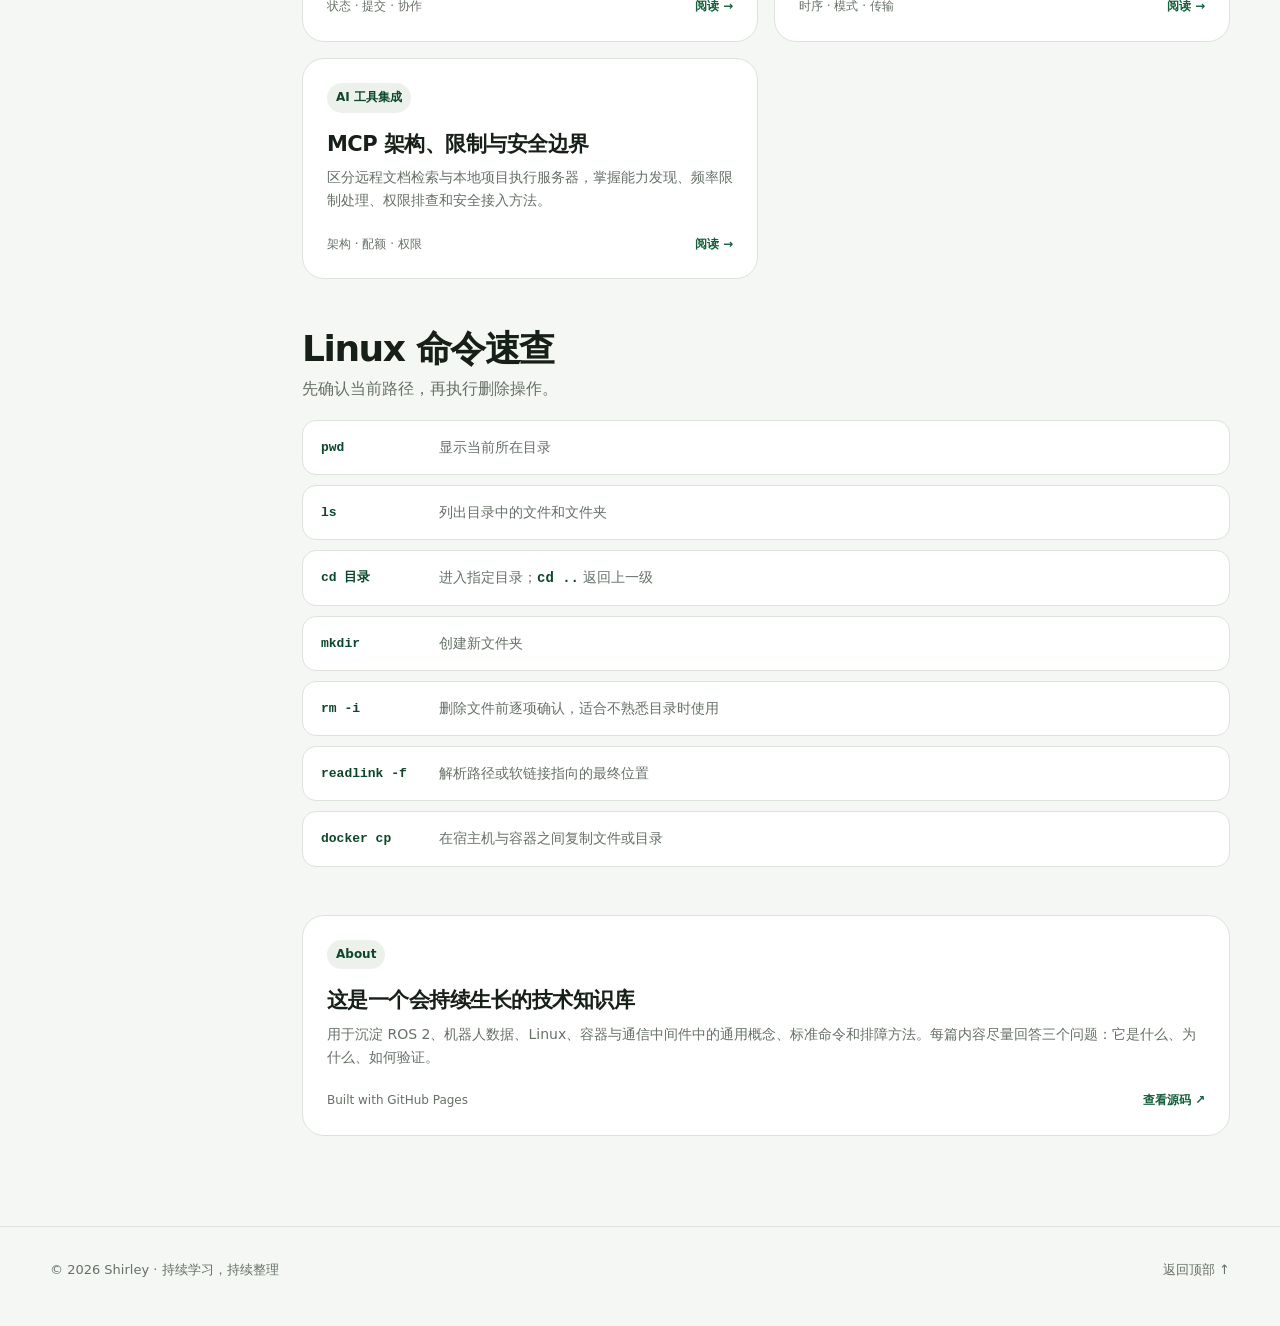
==== commit 290f5401: "docs: expand pose and quaternion search terms" ====
--- a/index.html
+++ b/index.html
@@ -420,10 +420,10 @@
               <div class="card-meta"><span>3 张官方图 · 6.5/10</span><a class="arrow" href="notes/autoware-architecture-review.html">打开复习页 →</a></div>
             </article>
 
-            <article class="card searchable" data-keywords="autoware architecture sensing map localization perception planning control vehicle interface scenario selector lane driving parking route lanelet path trajectory candidate reference safest source package behavior path planner predicted objects header stamp frame_id uuid classification covariance uncertainty wheelbase ackermann cpp c++ constructor initializer this auto template unique_ptr shared_ptr make_unique make_shared declare_parameter create_publisher create_subscription callback std bind placeholders private namespace qos depth rg sed find README package.xml CMakeLists launch config include src test docker vcstool colcon 架构 消息 感知对象 分类 协方差 轴距 运动学 源码 构造函数 智能指针 参数 发布器 订阅器 回调 包目录 行为规划 变道 编译 启动">
+            <article class="card searchable" data-keywords="autoware architecture sensing map localization perception planning control vehicle interface scenario selector lane driving parking route start pose goal pose position orientation quaternion xyzw yaw frame_id lanelet path trajectory candidate reference safest source package behavior path planner predicted objects header stamp frame_id uuid classification covariance uncertainty wheelbase ackermann cpp c++ constructor initializer this auto template unique_ptr shared_ptr make_unique make_shared declare_parameter create_publisher create_subscription callback std bind placeholders private namespace qos depth rg sed find README package.xml CMakeLists launch config include src test docker vcstool colcon 架构 消息 感知对象 分类 协方差 轴距 运动学 源码 构造函数 智能指针 参数 发布器 订阅器 回调 包目录 行为规划 变道 编译 启动">
               <span class="tag">Autoware</span>
               <h3>架构、消息语义、源码与启动验证</h3>
-              <p>从七层架构进入规划数据链，区分地图、Route、Path、Trajectory 与场景选择，再沿 C++ 回调和发布器完成运行验证。</p>
+              <p>从七层架构进入规划数据链，区分起终点 Pose、Route、Path、Trajectory 与场景选择，再沿 C++ 回调完成运行验证。</p>
               <div class="card-meta"><span>架构 · 消息 · 源码</span><a class="arrow" href="notes/ros2-engineering-handbook.html#autoware-start">阅读 →</a></div>
             </article>
 
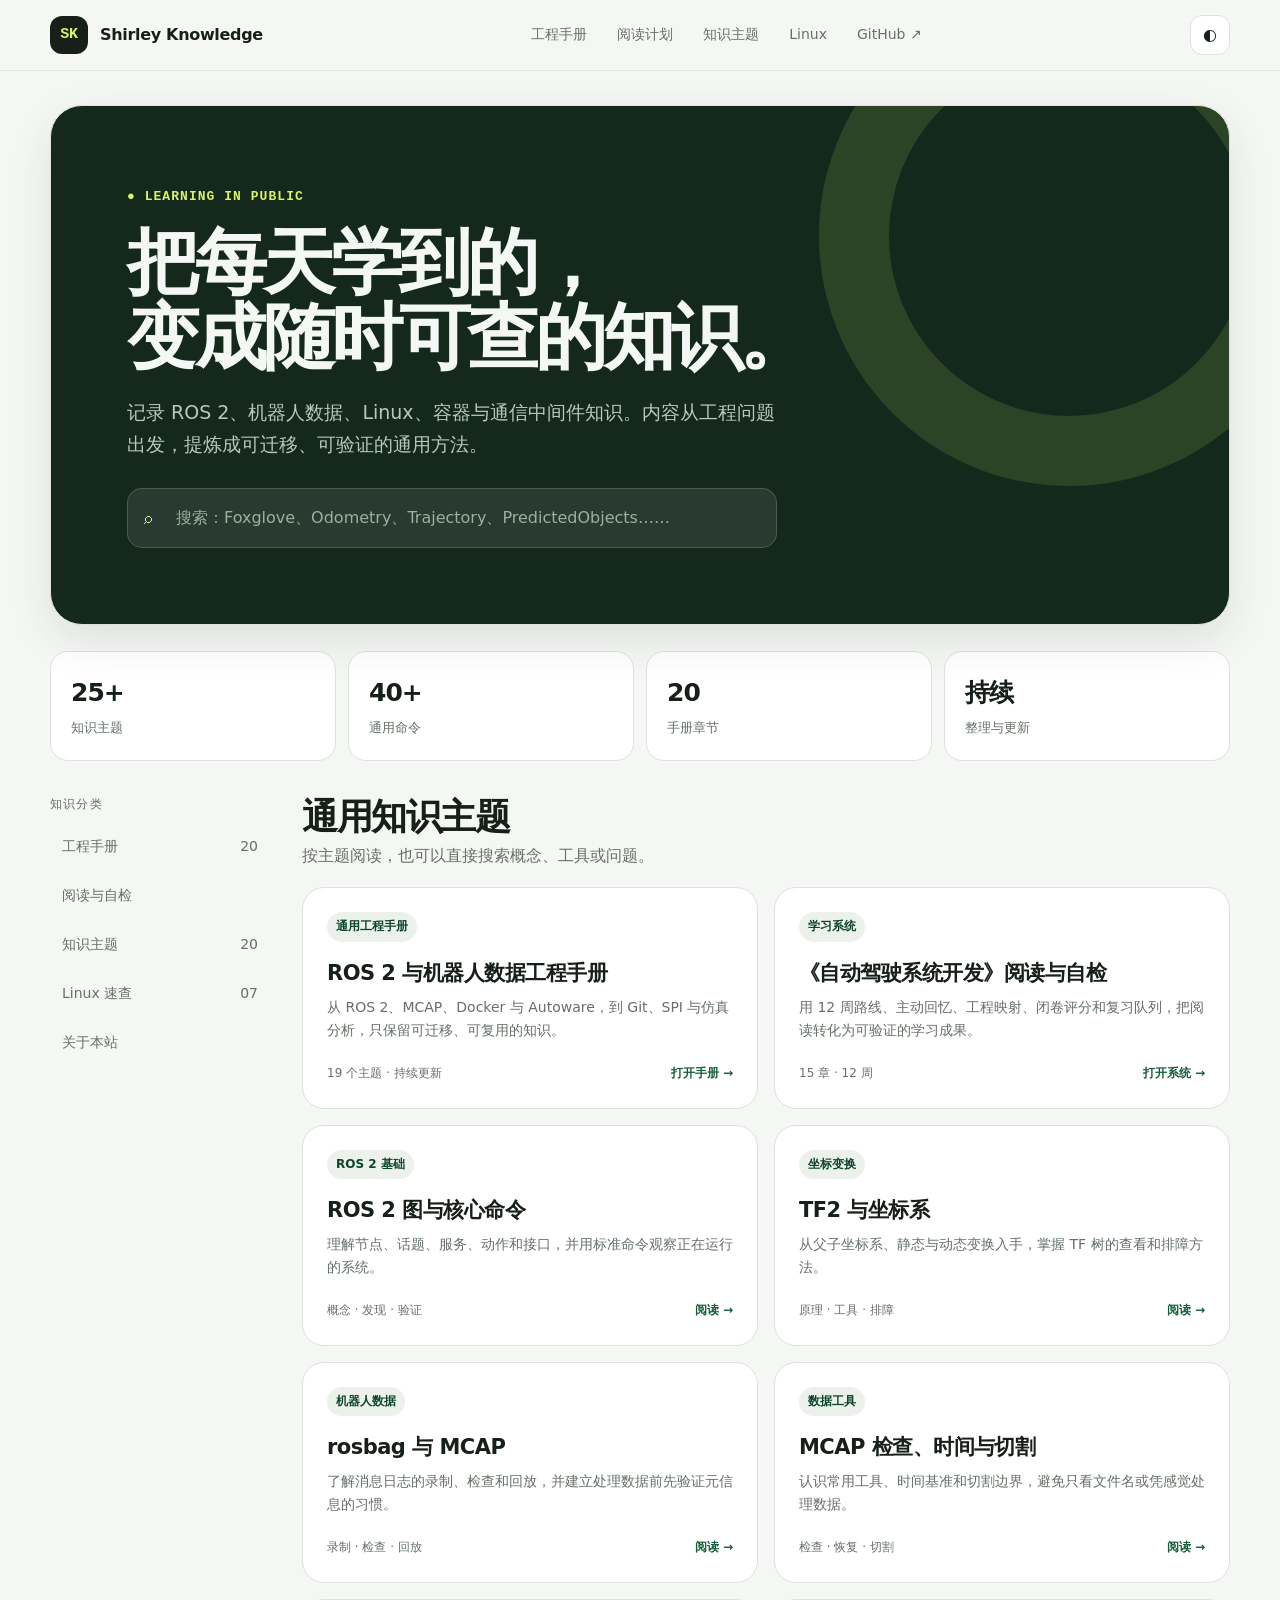
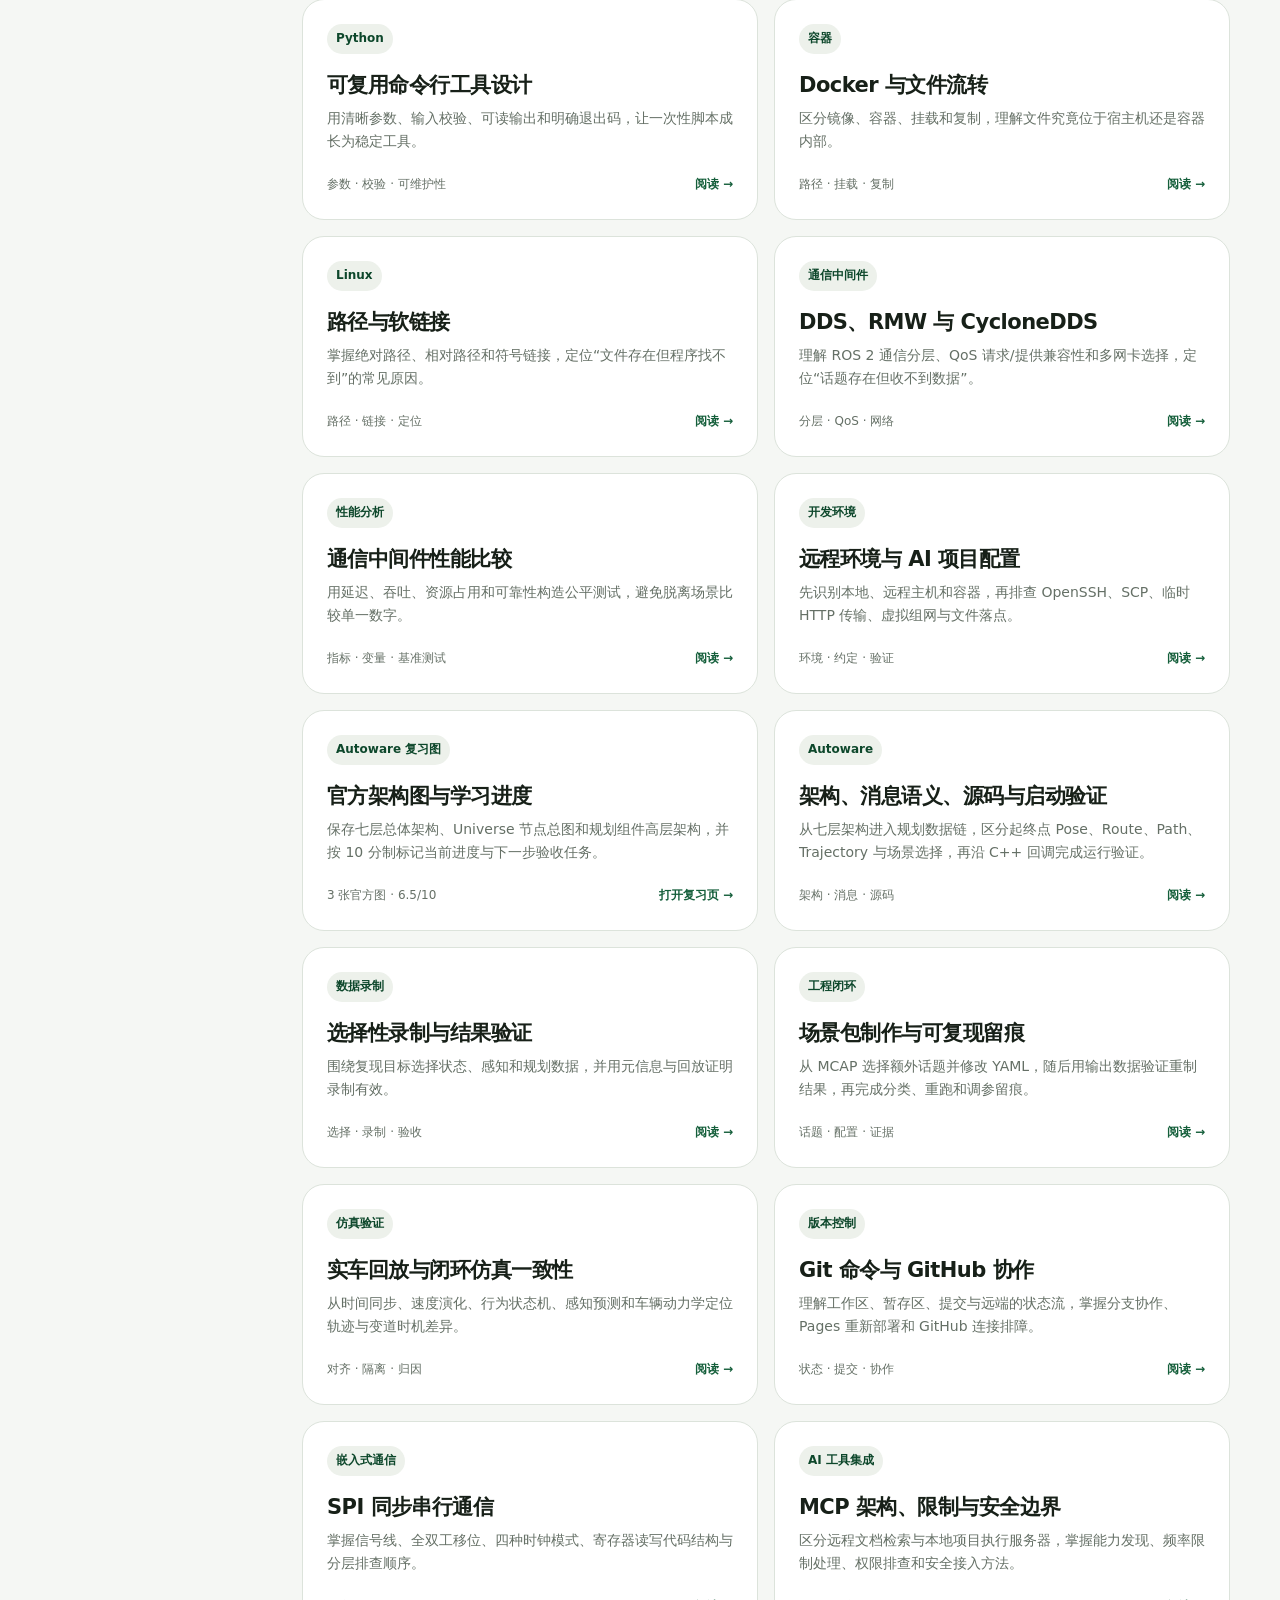
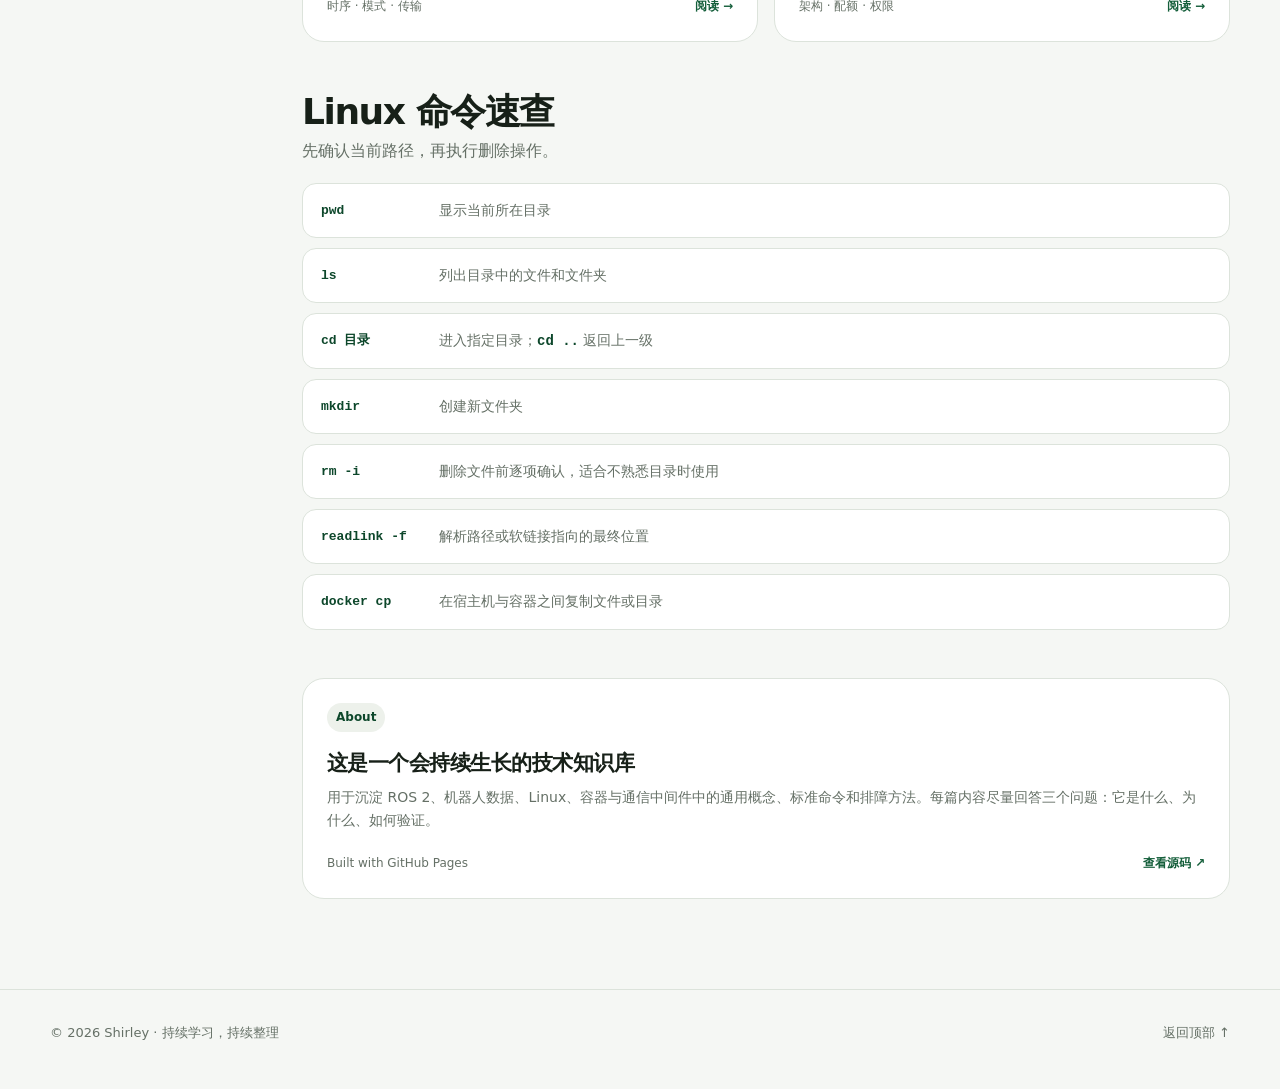
==== commit b7099d6a: "docs: 移除 Excel 首页入口" ====
--- a/index.html
+++ b/index.html
@@ -330,10 +330,10 @@
           </div>
 
           <div class="card-grid" id="noteGrid">
-            <article class="card searchable" data-keywords="通用 工程手册 ros2 node topic timestamp sec nanosec foxglove raw messages live playback odometry odom sensing localization perception trajectory control tf2 rosbag mcap python argparse docker cp readlink soft link dds rmw cyclonedds autoware planning behavior motion predictedobjects covariance candidate prepare_duration path optimizer velocity 场景包 录制 验证 仿真 实车 变道 速度 状态机 代理 直连 excel 长数字 科学计数法 精度 git github branch switch fetch pull remote tracking commit push spi sclk mosi miso cpol cpha cyber remote ssh ai config">
+            <article class="card searchable" data-keywords="通用 工程手册 ros2 node topic timestamp sec nanosec foxglove raw messages live playback odometry odom sensing localization perception trajectory control tf2 rosbag mcap python argparse docker cp readlink soft link dds rmw cyclonedds autoware planning behavior motion predictedobjects covariance candidate prepare_duration path optimizer velocity 场景包 录制 验证 仿真 实车 变道 速度 状态机 代理 直连 git github branch switch fetch pull remote tracking commit push spi sclk mosi miso cpol cpha cyber remote ssh ai config">
               <span class="tag">通用工程手册</span>
               <h3>ROS 2 与机器人数据工程手册</h3>
-              <p>从 ROS 2、MCAP、Docker 与 Autoware，到 Git、SPI、仿真分析和数据精度保护，只保留可迁移、可复用的知识。</p>
+              <p>从 ROS 2、MCAP、Docker 与 Autoware，到 Git、SPI 与仿真分析，只保留可迁移、可复用的知识。</p>
               <div class="card-meta"><span>19 个主题 · 持续更新</span><a class="arrow" href="notes/ros2-engineering-handbook.html">打开手册 →</a></div>
             </article>
 
@@ -447,14 +447,6 @@
               <p>从时间同步、速度演化、行为状态机、感知预测和车辆动力学定位轨迹与变道时机差异。</p>
               <div class="card-meta"><span>对齐 · 隔离 · 归因</span><a class="arrow" href="notes/ros2-engineering-handbook.html#simulation-consistency">阅读 →</a></div>
             </article>
-
-            <article class="card searchable" data-keywords="excel spreadsheet long number scientific notation precision text csv 网页 复制 粘贴 长数字 科学计数法 精度 文本 编号">
-              <span class="tag">数据处理</span>
-              <h3>Excel 长数字与精度保护</h3>
-              <p>区分科学计数法显示与实际精度丢失，确保编号、序列号和长时间戳在复制、粘贴与导入时逐位保真。</p>
-              <div class="card-meta"><span>识别 · 预防 · 恢复</span><a class="arrow" href="notes/ros2-engineering-handbook.html#excel-long-numbers">阅读 →</a></div>
-            </article>
-
             <article class="card searchable" data-keywords="git github clone status remote branch log add commit push pull proxy pages deploy workflow username rename 404 版本控制 分支 提交 远端 代理 网页 部署 改名">
               <span class="tag">版本控制</span>
               <h3>Git 命令与 GitHub 协作</h3>
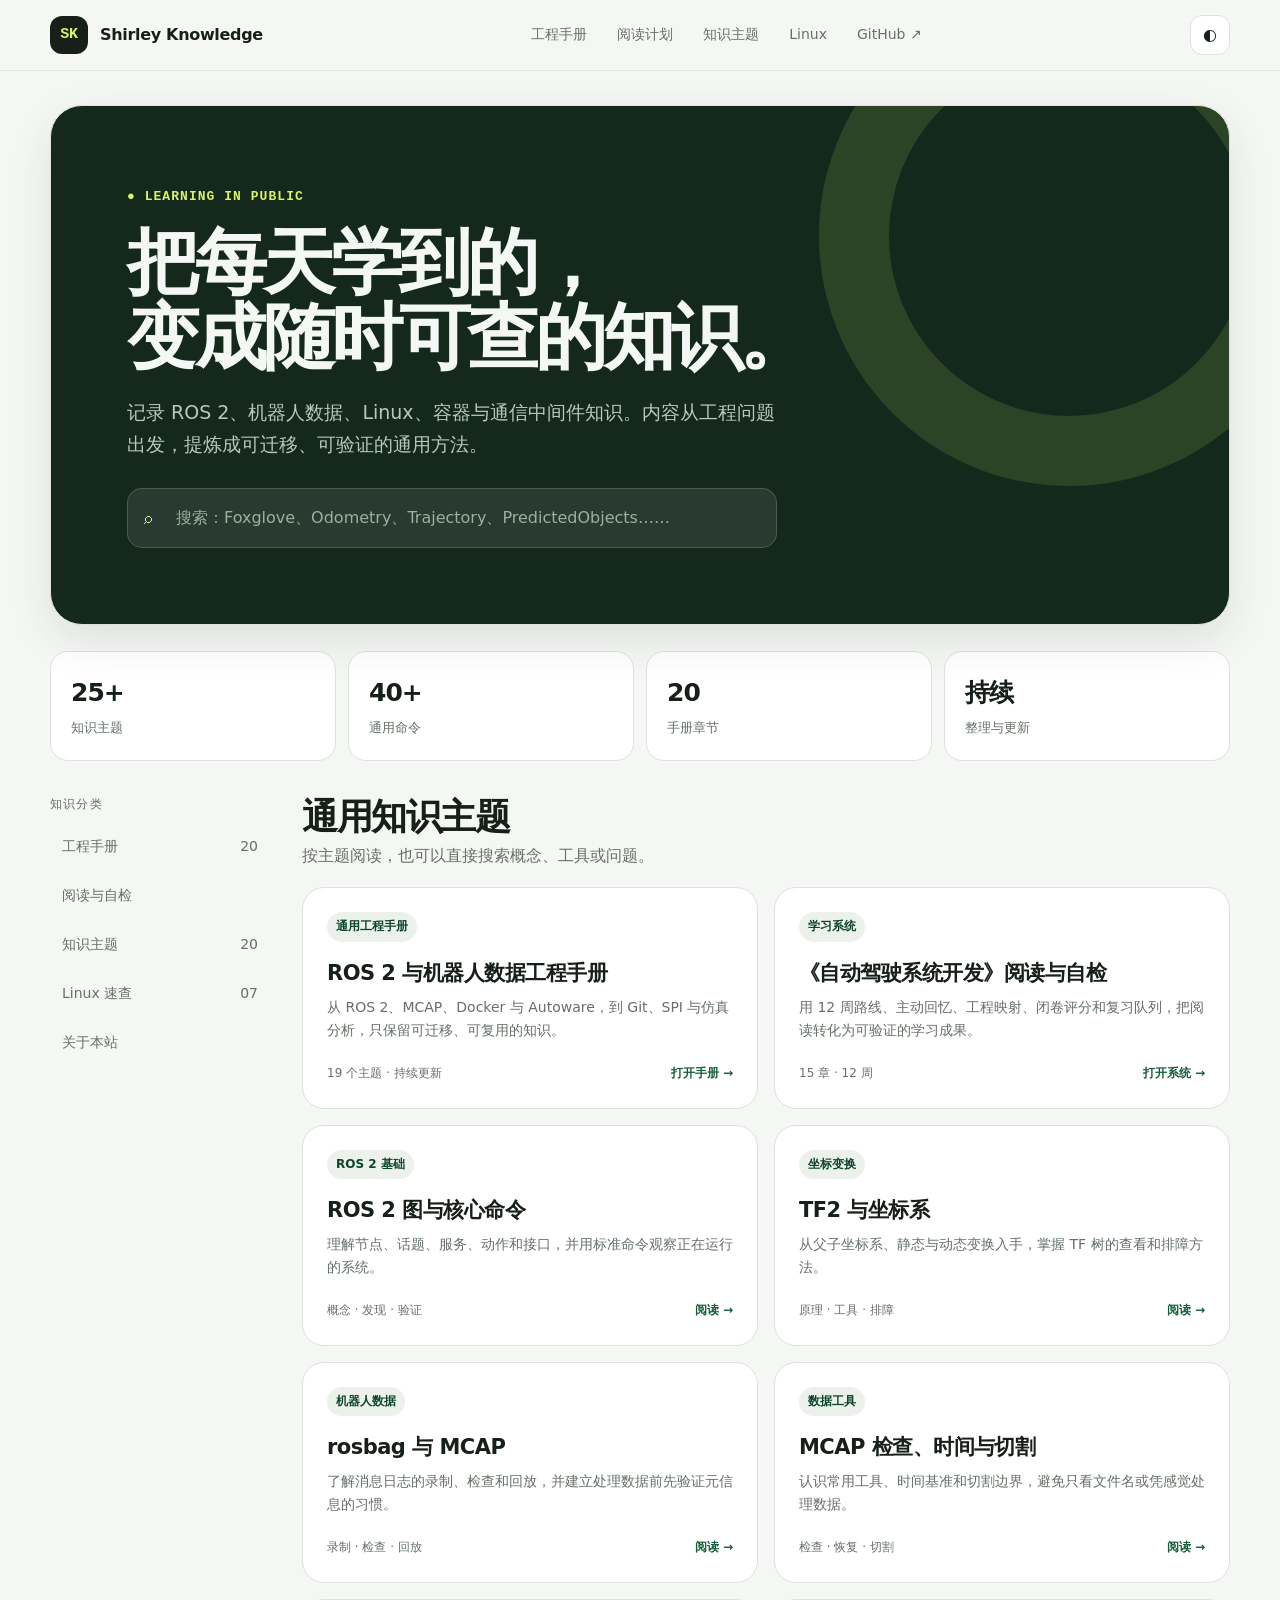
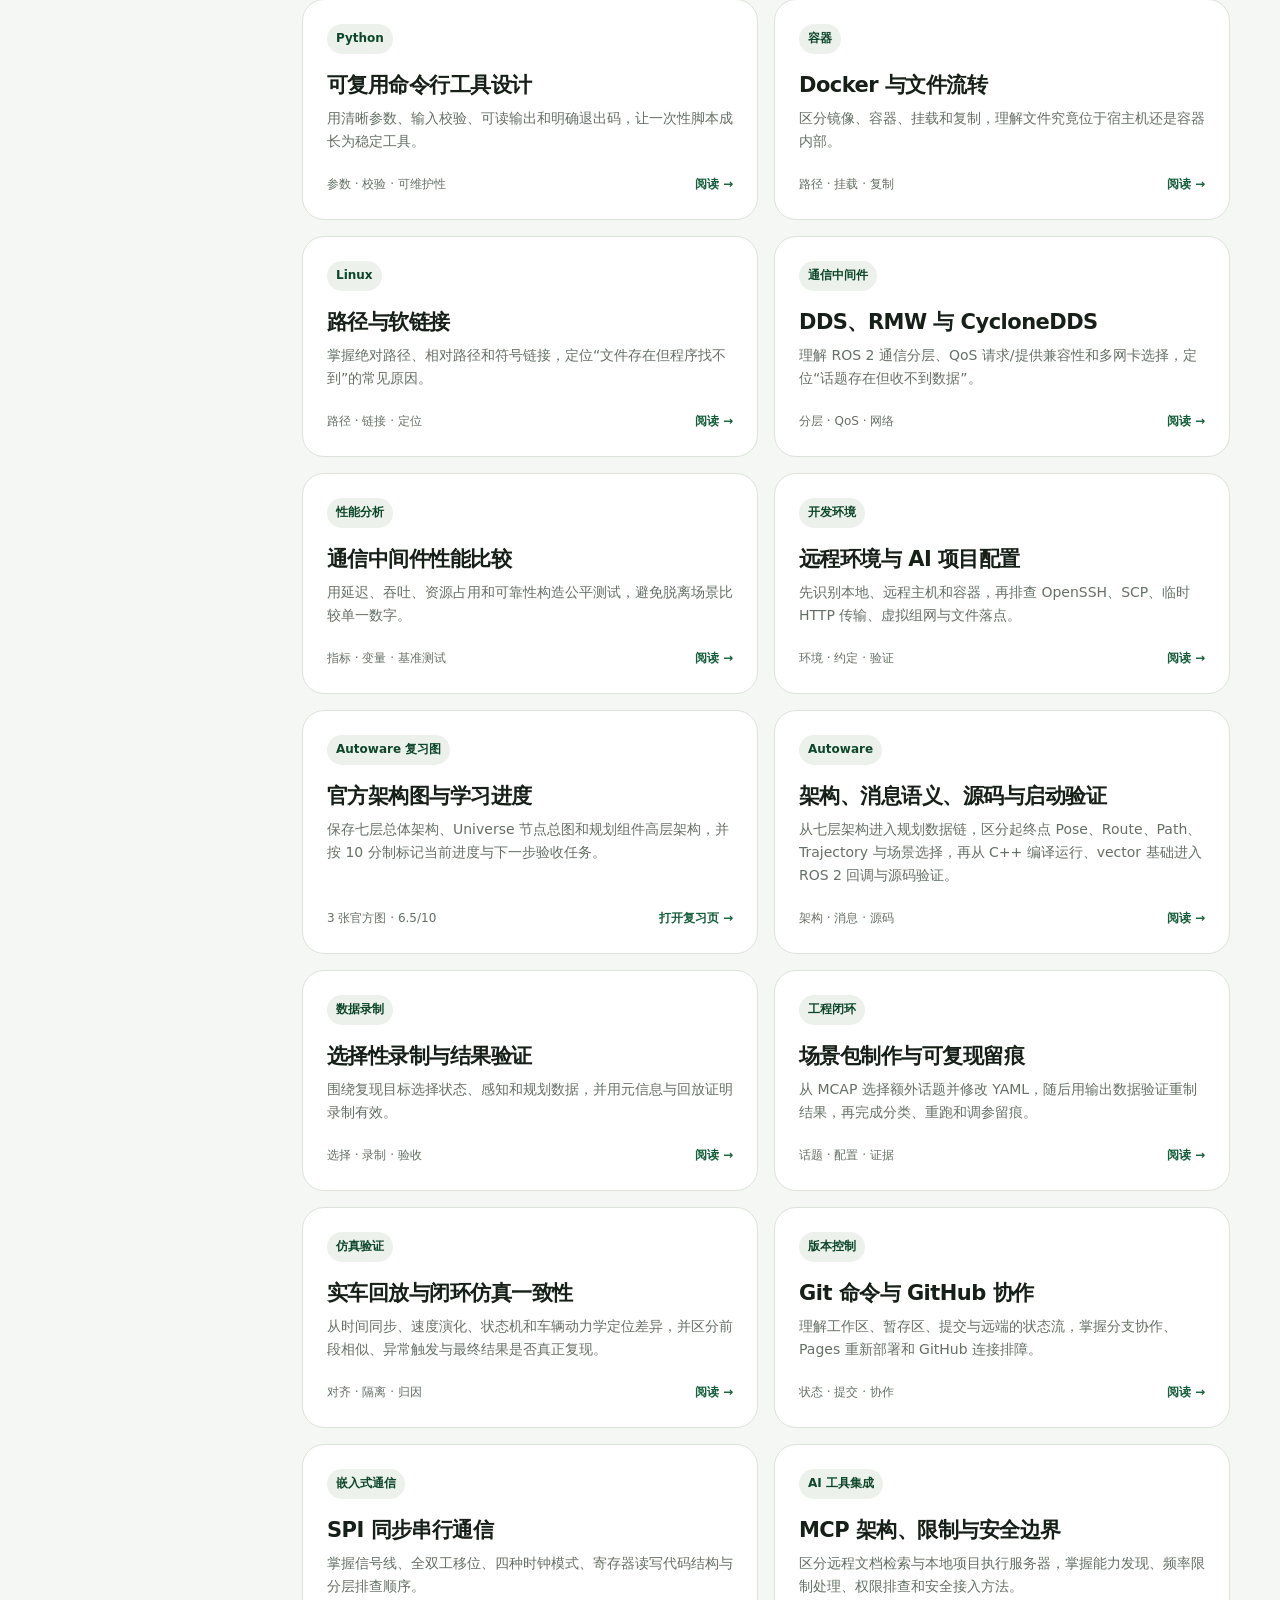
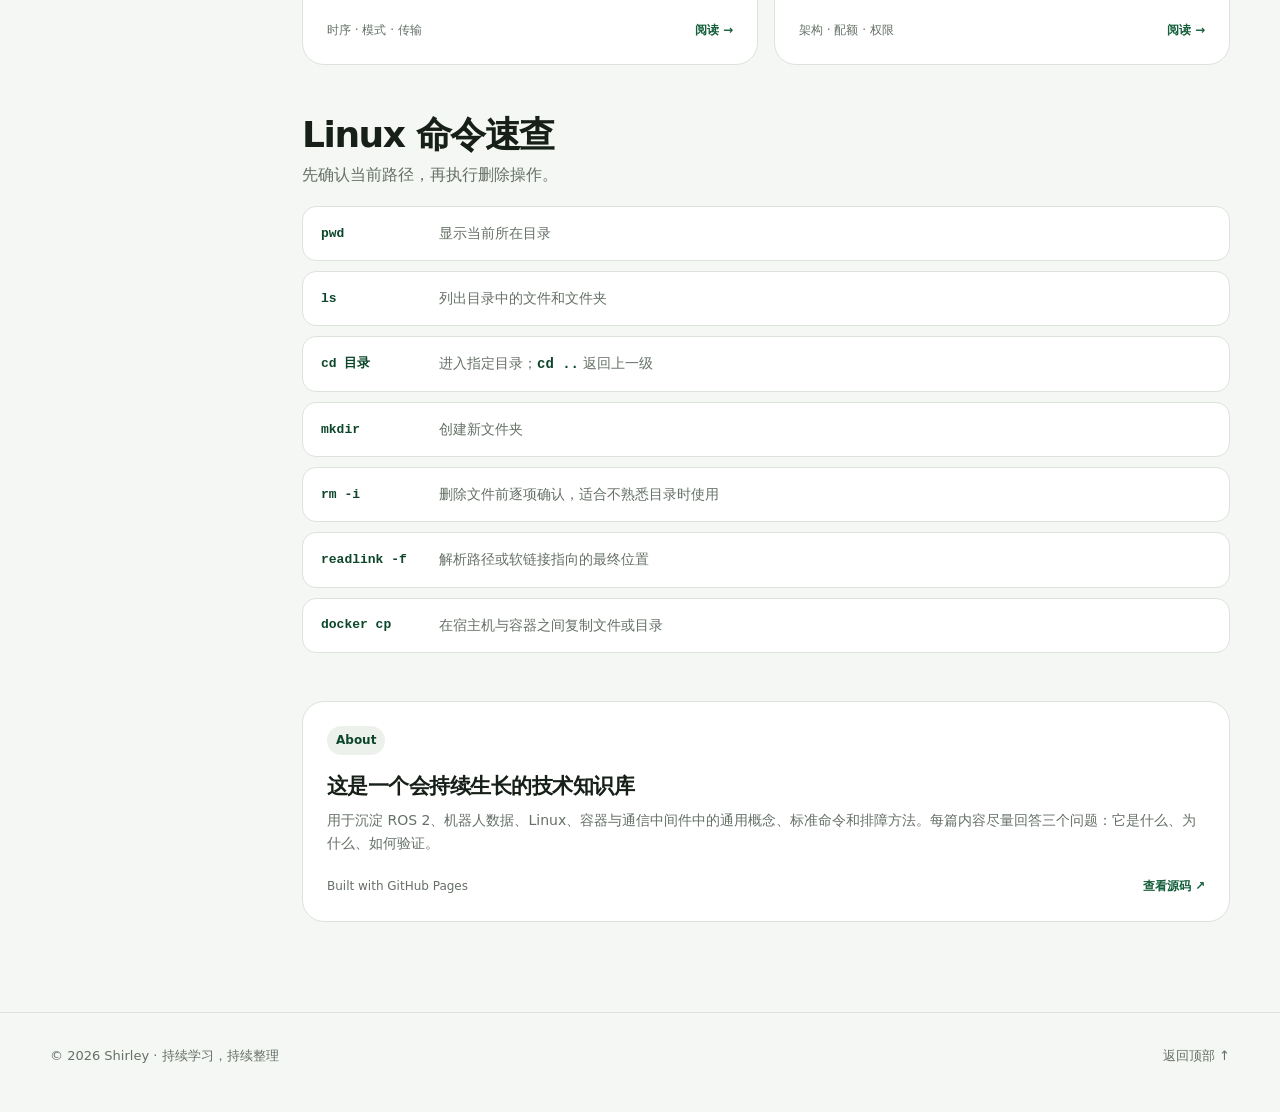
==== commit 26bd786b: "docs: 同步 C++ 与 failcase 首页索引" ====
--- a/index.html
+++ b/index.html
@@ -420,10 +420,10 @@
               <div class="card-meta"><span>3 张官方图 · 6.5/10</span><a class="arrow" href="notes/autoware-architecture-review.html">打开复习页 →</a></div>
             </article>
 
-            <article class="card searchable" data-keywords="autoware architecture sensing map localization perception planning control vehicle interface scenario selector lane driving parking route start pose goal pose position orientation quaternion xyzw yaw frame_id lanelet path trajectory candidate reference safest source package behavior path planner predicted objects header stamp frame_id uuid classification covariance uncertainty wheelbase ackermann cpp c++ constructor initializer this auto template unique_ptr shared_ptr make_unique make_shared declare_parameter create_publisher create_subscription callback std bind placeholders private namespace qos depth rg sed find README package.xml CMakeLists launch config include src test docker vcstool colcon 架构 消息 感知对象 分类 协方差 轴距 运动学 源码 构造函数 智能指针 参数 发布器 订阅器 回调 包目录 行为规划 变道 编译 启动">
+            <article class="card searchable" data-keywords="autoware architecture sensing map localization perception planning control vehicle interface scenario selector lane driving parking route start pose goal pose position orientation quaternion xyzw yaw frame_id lanelet path trajectory candidate reference safest source package behavior path planner predicted objects header stamp frame_id uuid classification covariance uncertainty wheelbase ackermann cpp c++ g++ compile cout endl vector push_back index 下标 编译运行 constructor initializer this auto template unique_ptr shared_ptr make_unique make_shared declare_parameter create_publisher create_subscription callback std bind placeholders private namespace qos depth rg sed find README package.xml CMakeLists launch config include src test docker vcstool colcon 架构 消息 感知对象 分类 协方差 轴距 运动学 源码 构造函数 智能指针 参数 发布器 订阅器 回调 包目录 行为规划 变道 编译 启动">
               <span class="tag">Autoware</span>
               <h3>架构、消息语义、源码与启动验证</h3>
-              <p>从七层架构进入规划数据链，区分起终点 Pose、Route、Path、Trajectory 与场景选择，再沿 C++ 回调完成运行验证。</p>
+              <p>从七层架构进入规划数据链，区分起终点 Pose、Route、Path、Trajectory 与场景选择，再从 C++ 编译运行、vector 基础进入 ROS 2 回调与源码验证。</p>
               <div class="card-meta"><span>架构 · 消息 · 源码</span><a class="arrow" href="notes/ros2-engineering-handbook.html#autoware-start">阅读 →</a></div>
             </article>
 
@@ -441,10 +441,10 @@
               <div class="card-meta"><span>话题 · 配置 · 证据</span><a class="arrow" href="notes/ros2-engineering-handbook.html#scenario-package">阅读 →</a></div>
             </article>
 
-            <article class="card searchable" data-keywords="simulation real vehicle replay lane change speed state machine planning control 仿真 实车 回放 变道 速度 状态机 规划 控制">
+            <article class="card searchable" data-keywords="simulation real vehicle replay lane change speed state machine planning control failcase reproduce unresolved 仿真 实车 回放 变道 速度 状态机 规划 控制 复现 未复现 根因待确认">
               <span class="tag">仿真验证</span>
               <h3>实车回放与闭环仿真一致性</h3>
-              <p>从时间同步、速度演化、行为状态机、感知预测和车辆动力学定位轨迹与变道时机差异。</p>
+              <p>从时间同步、速度演化、状态机和车辆动力学定位差异，并区分前段相似、异常触发与最终结果是否真正复现。</p>
               <div class="card-meta"><span>对齐 · 隔离 · 归因</span><a class="arrow" href="notes/ros2-engineering-handbook.html#simulation-consistency">阅读 →</a></div>
             </article>
             <article class="card searchable" data-keywords="git github clone status remote branch log add commit push pull proxy pages deploy workflow username rename 404 版本控制 分支 提交 远端 代理 网页 部署 改名">
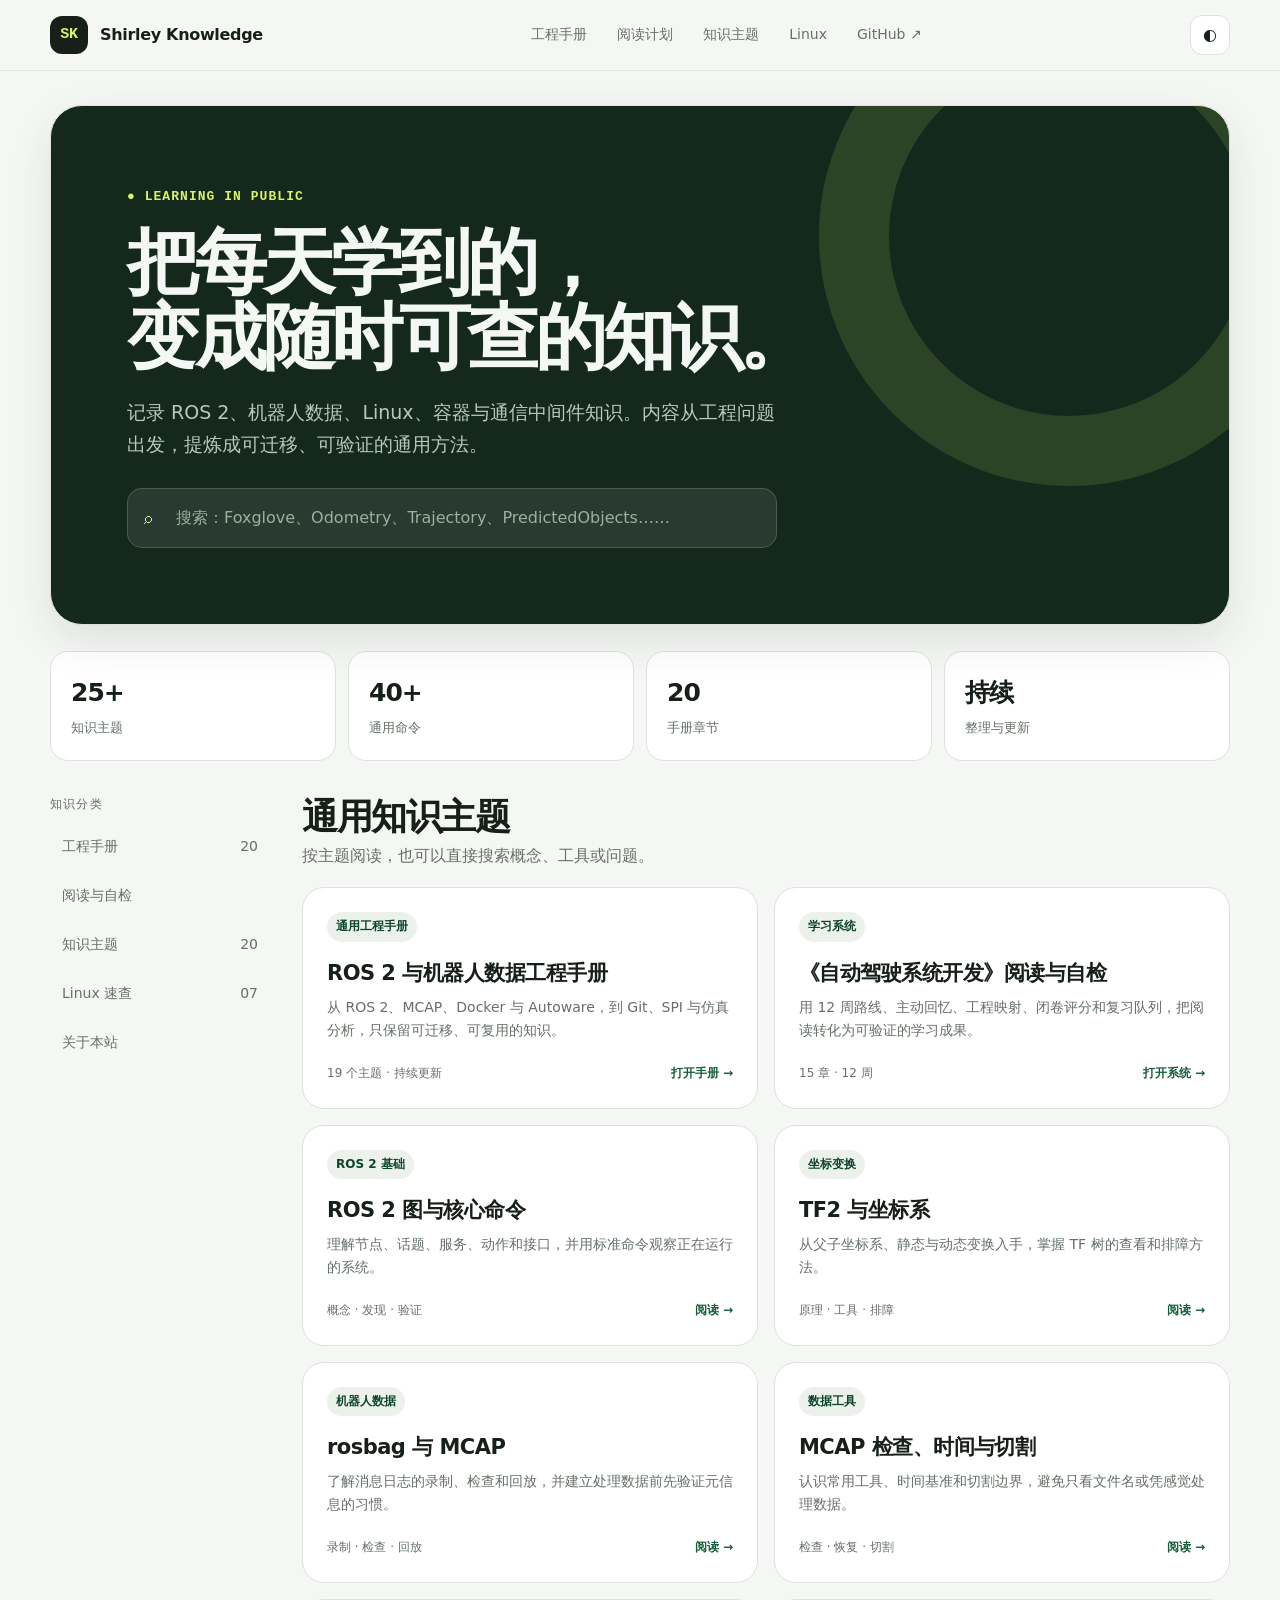
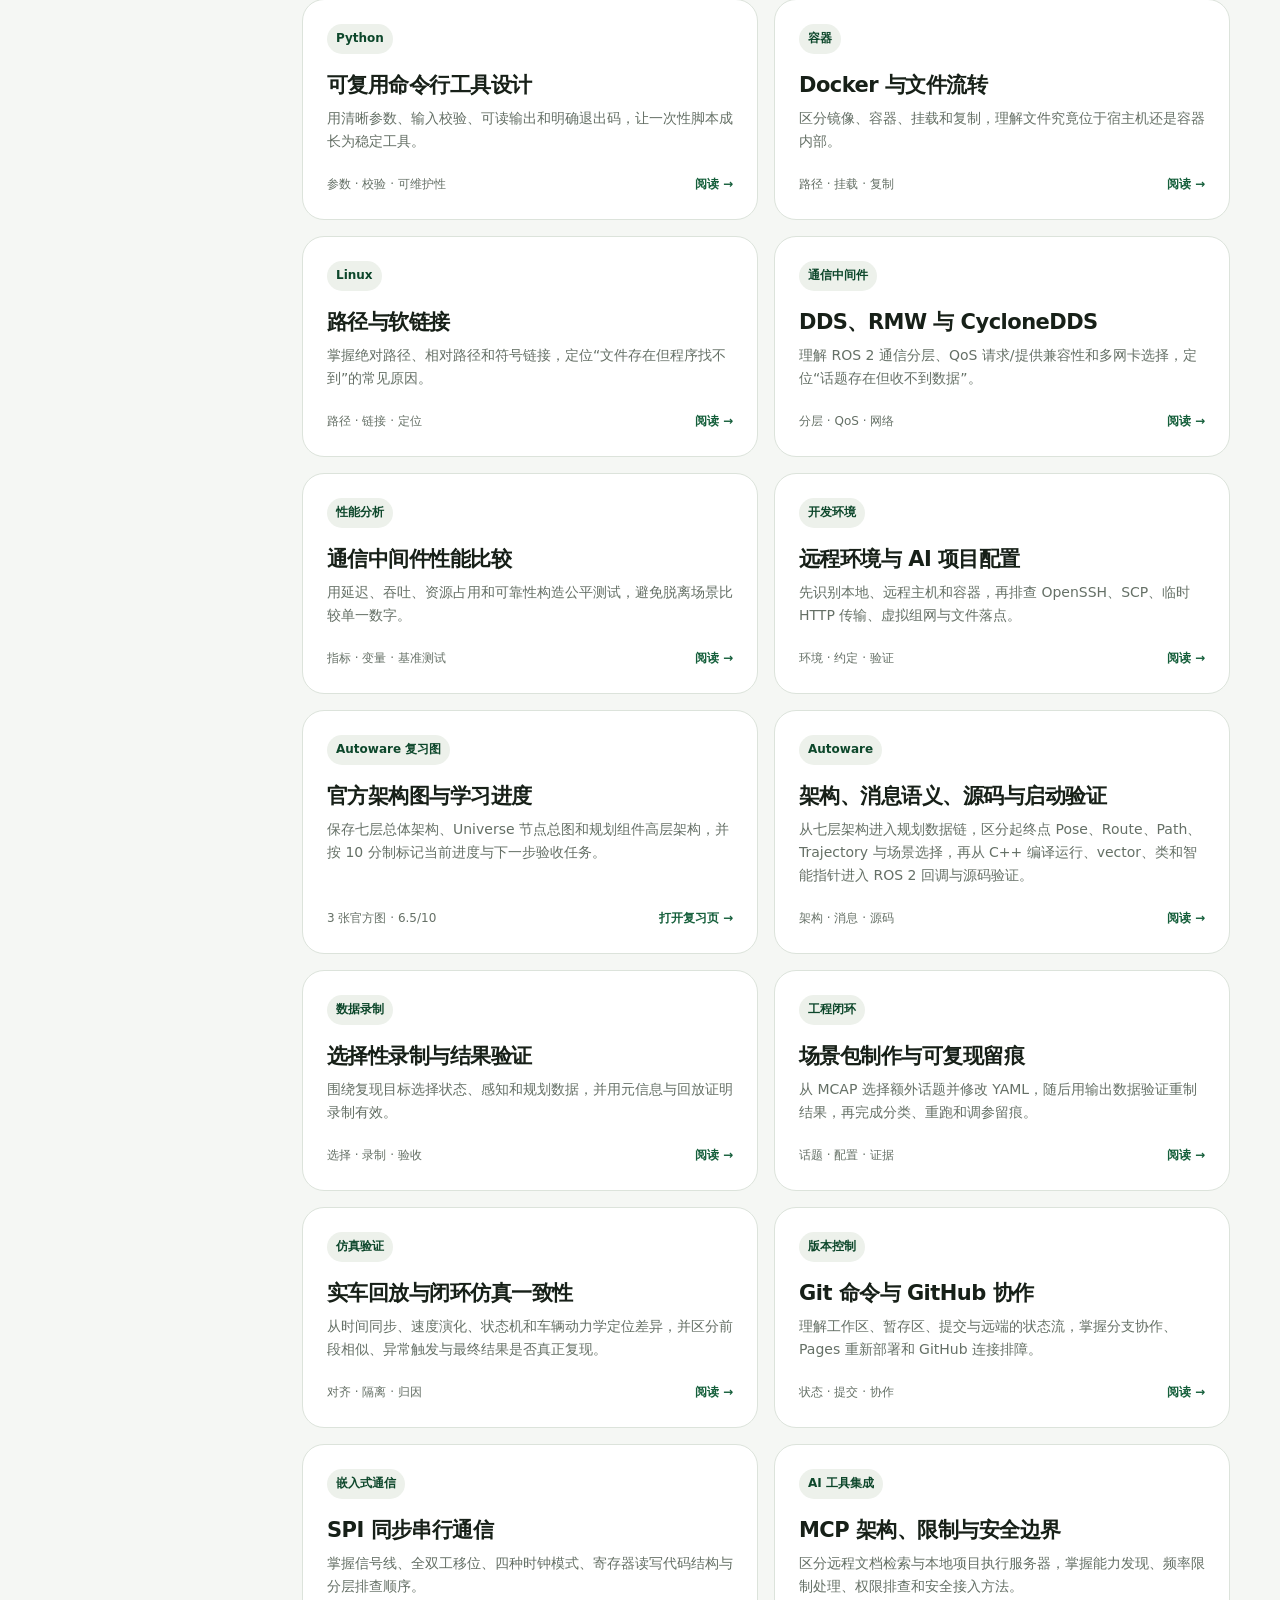
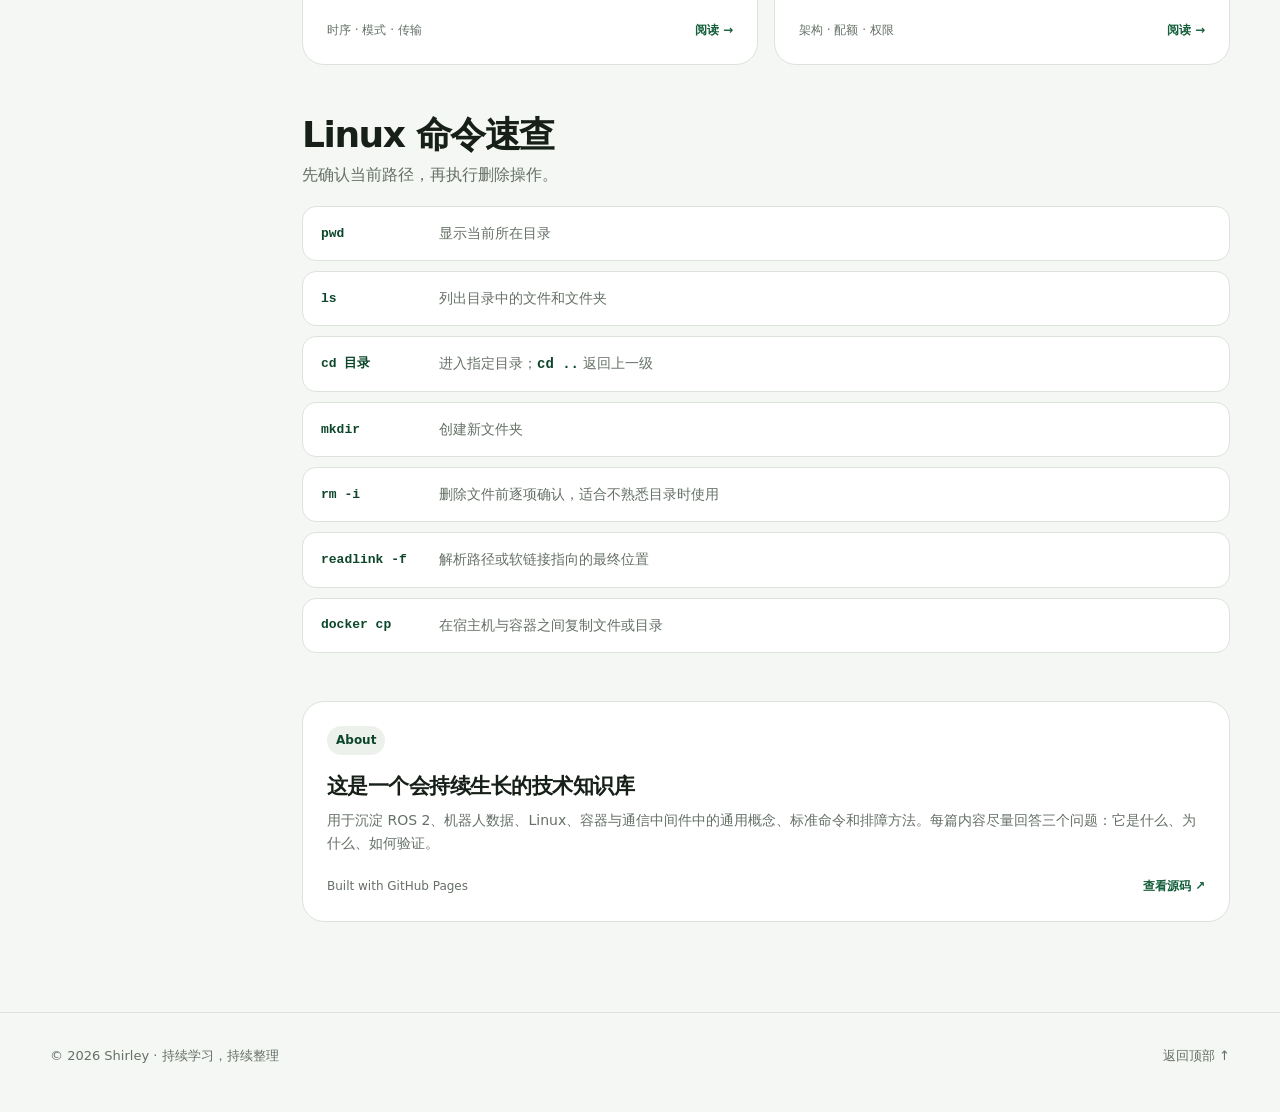
==== commit fbf734b0: "docs: update C++ topic search terms" ====
--- a/index.html
+++ b/index.html
@@ -420,10 +420,10 @@
               <div class="card-meta"><span>3 张官方图 · 6.5/10</span><a class="arrow" href="notes/autoware-architecture-review.html">打开复习页 →</a></div>
             </article>
 
-            <article class="card searchable" data-keywords="autoware architecture sensing map localization perception planning control vehicle interface scenario selector lane driving parking route start pose goal pose position orientation quaternion xyzw yaw frame_id lanelet path trajectory candidate reference safest source package behavior path planner predicted objects header stamp frame_id uuid classification covariance uncertainty wheelbase ackermann cpp c++ g++ compile cout endl vector push_back index 下标 编译运行 constructor initializer this auto template unique_ptr shared_ptr make_unique make_shared declare_parameter create_publisher create_subscription callback std bind placeholders private namespace qos depth rg sed find README package.xml CMakeLists launch config include src test docker vcstool colcon 架构 消息 感知对象 分类 协方差 轴距 运动学 源码 构造函数 智能指针 参数 发布器 订阅器 回调 包目录 行为规划 变道 编译 启动">
+            <article class="card searchable" data-keywords="autoware architecture sensing map localization perception planning control vehicle interface scenario selector lane driving parking route start pose goal pose position orientation quaternion xyzw yaw frame_id lanelet path trajectory candidate reference safest source package behavior path planner predicted objects header stamp frame_id uuid classification covariance uncertainty wheelbase ackermann cpp c++ g++ compile cout endl vector push_back index class object public private method bool if else pointer arrow callback parameter namespace 下标 编译运行 类 对象 构造函数 访问权限 方法 条件分支 指针 箭头 回调参数 命名空间 constructor initializer this auto template unique_ptr shared_ptr make_unique make_shared declare_parameter create_publisher create_subscription callback std bind placeholders private namespace qos depth rg sed find README package.xml CMakeLists launch config include src test docker vcstool colcon 架构 消息 感知对象 分类 协方差 轴距 运动学 源码 构造函数 智能指针 参数 发布器 订阅器 回调 包目录 行为规划 变道 编译 启动">
               <span class="tag">Autoware</span>
               <h3>架构、消息语义、源码与启动验证</h3>
-              <p>从七层架构进入规划数据链，区分起终点 Pose、Route、Path、Trajectory 与场景选择，再从 C++ 编译运行、vector 基础进入 ROS 2 回调与源码验证。</p>
+              <p>从七层架构进入规划数据链，区分起终点 Pose、Route、Path、Trajectory 与场景选择，再从 C++ 编译运行、vector、类和智能指针进入 ROS 2 回调与源码验证。</p>
               <div class="card-meta"><span>架构 · 消息 · 源码</span><a class="arrow" href="notes/ros2-engineering-handbook.html#autoware-start">阅读 →</a></div>
             </article>
 
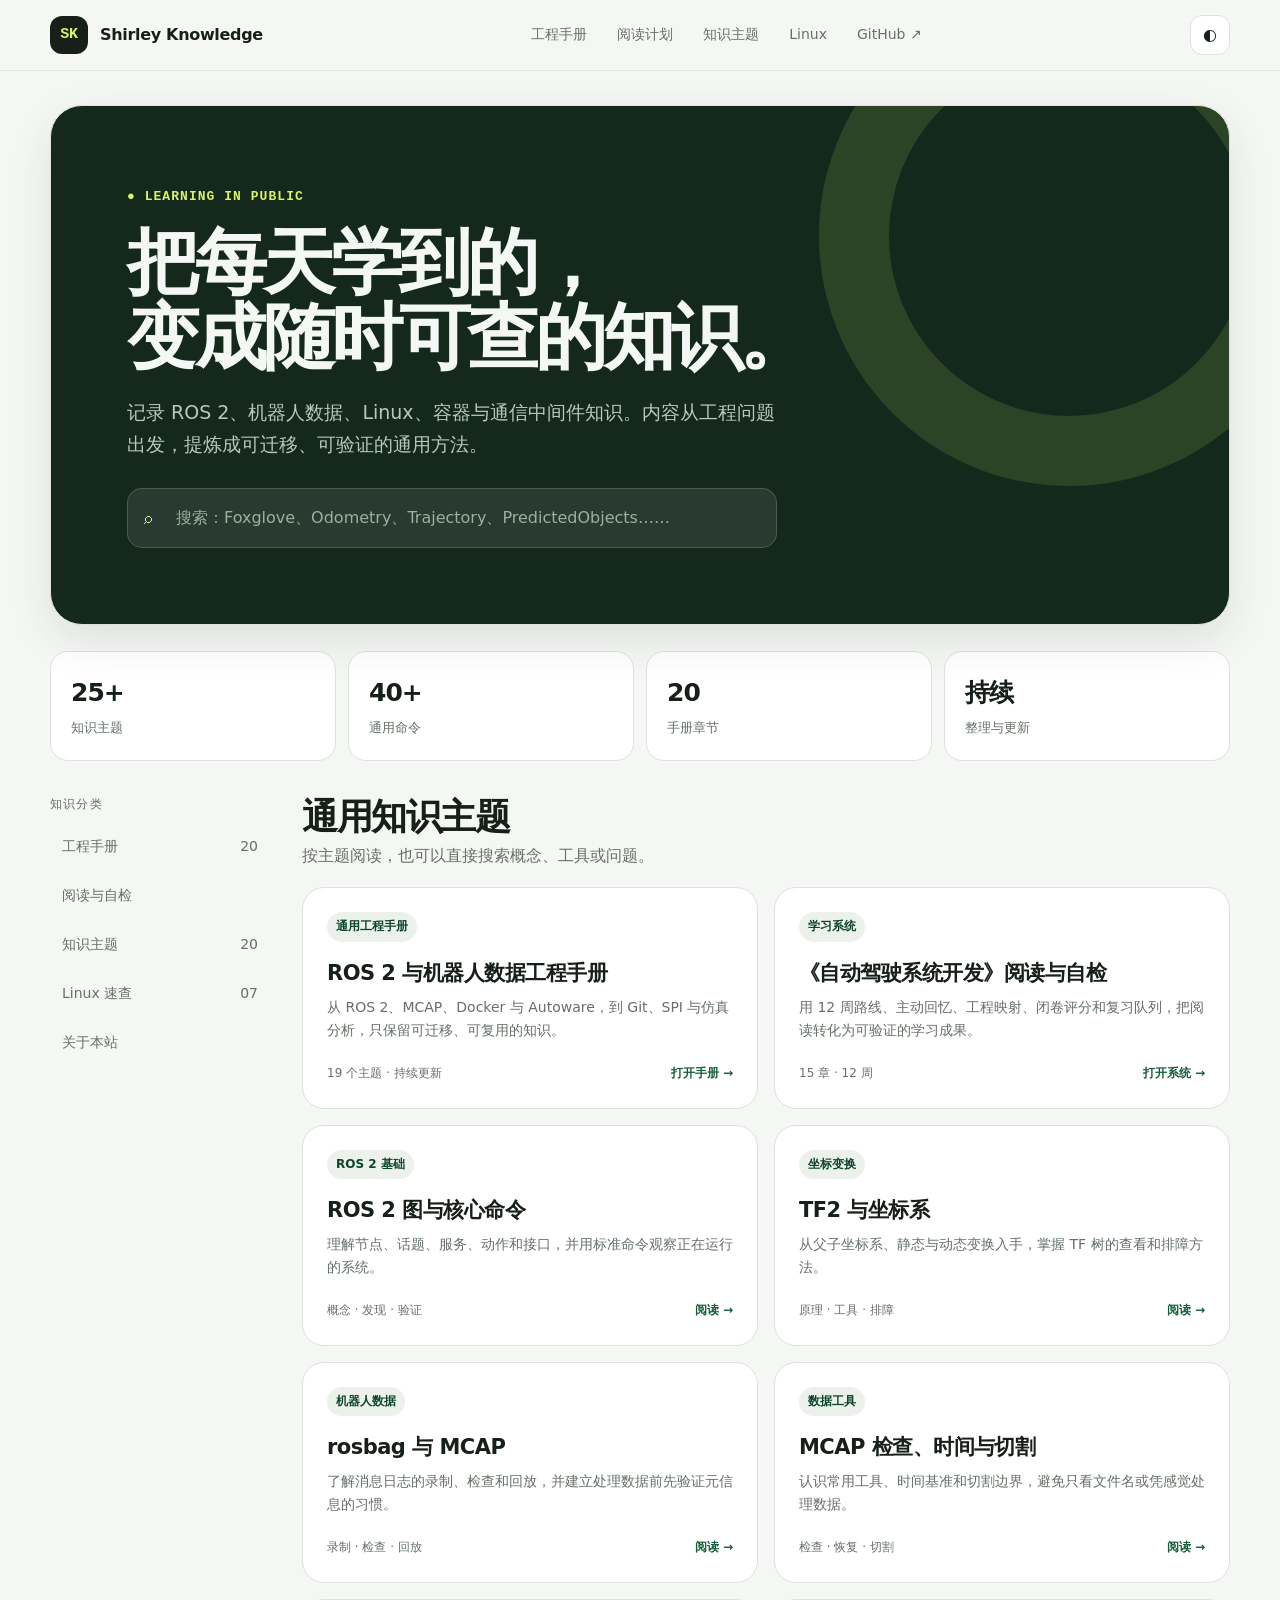
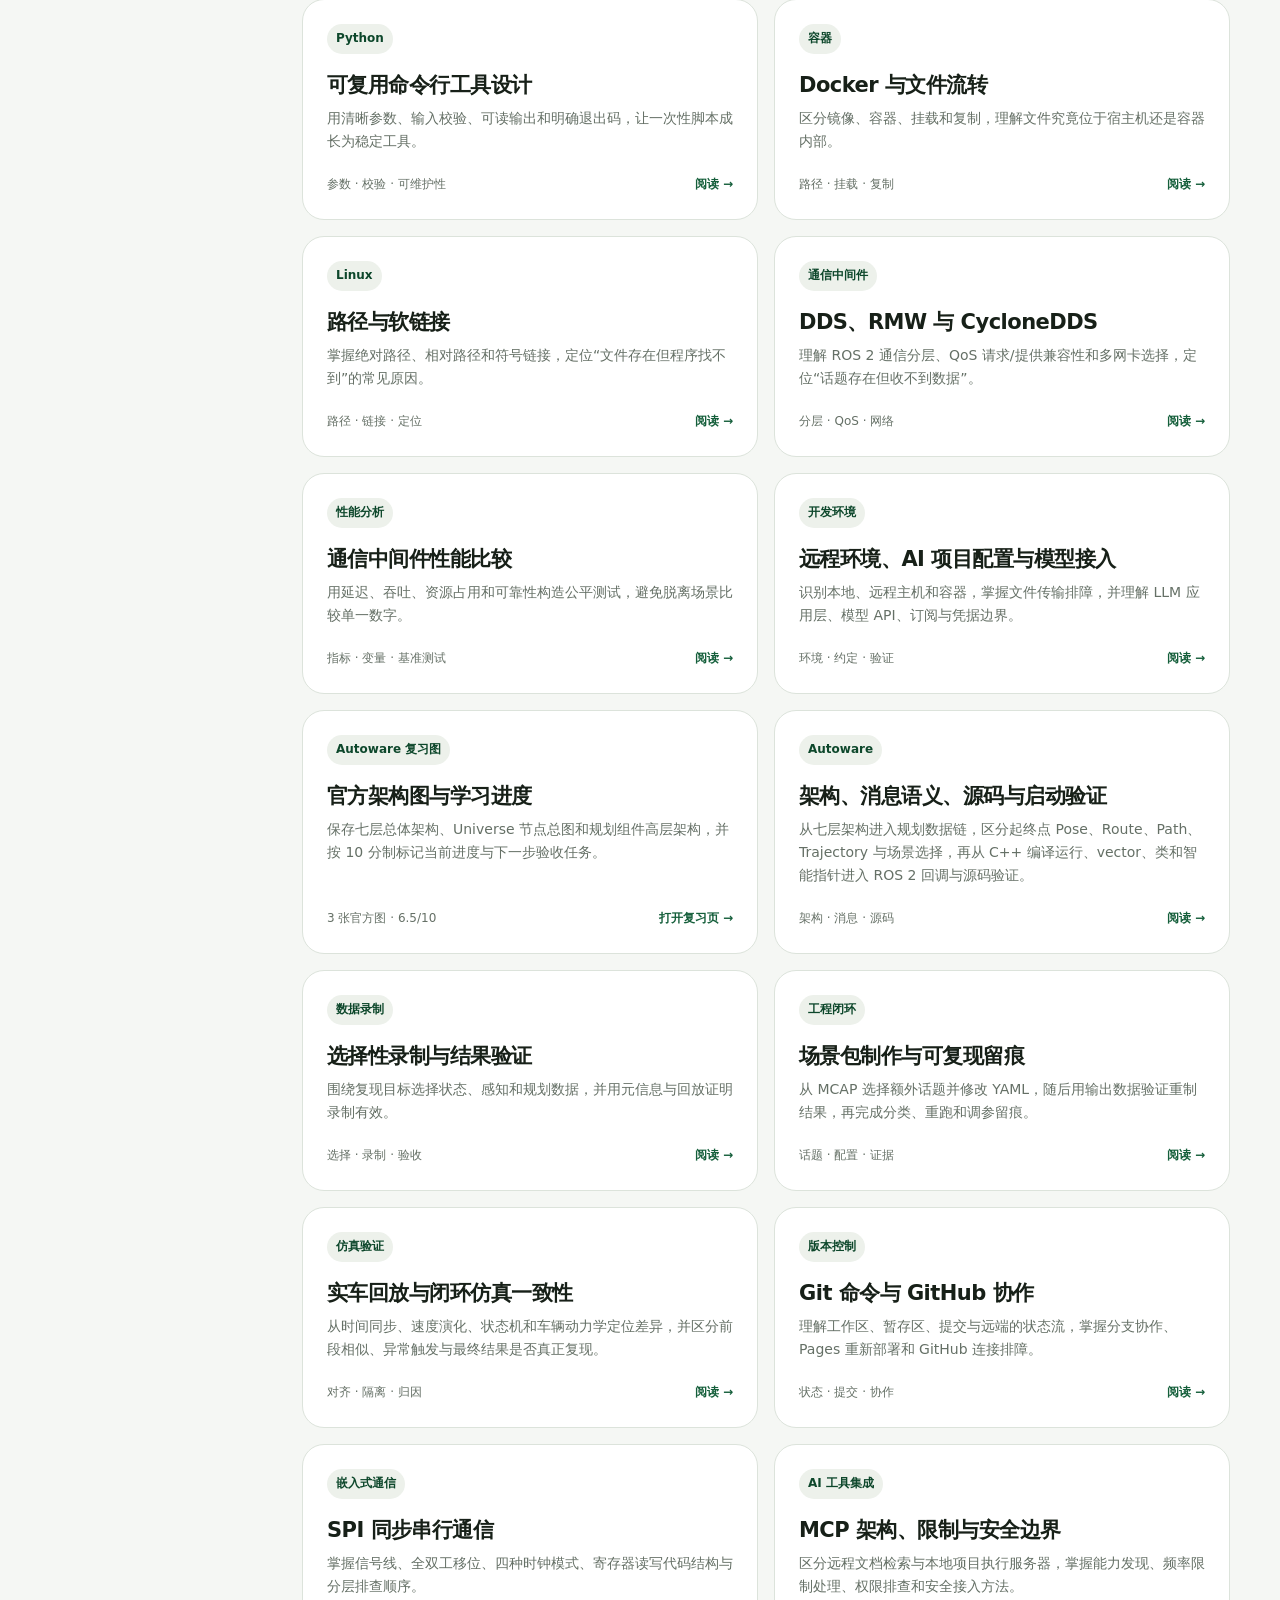
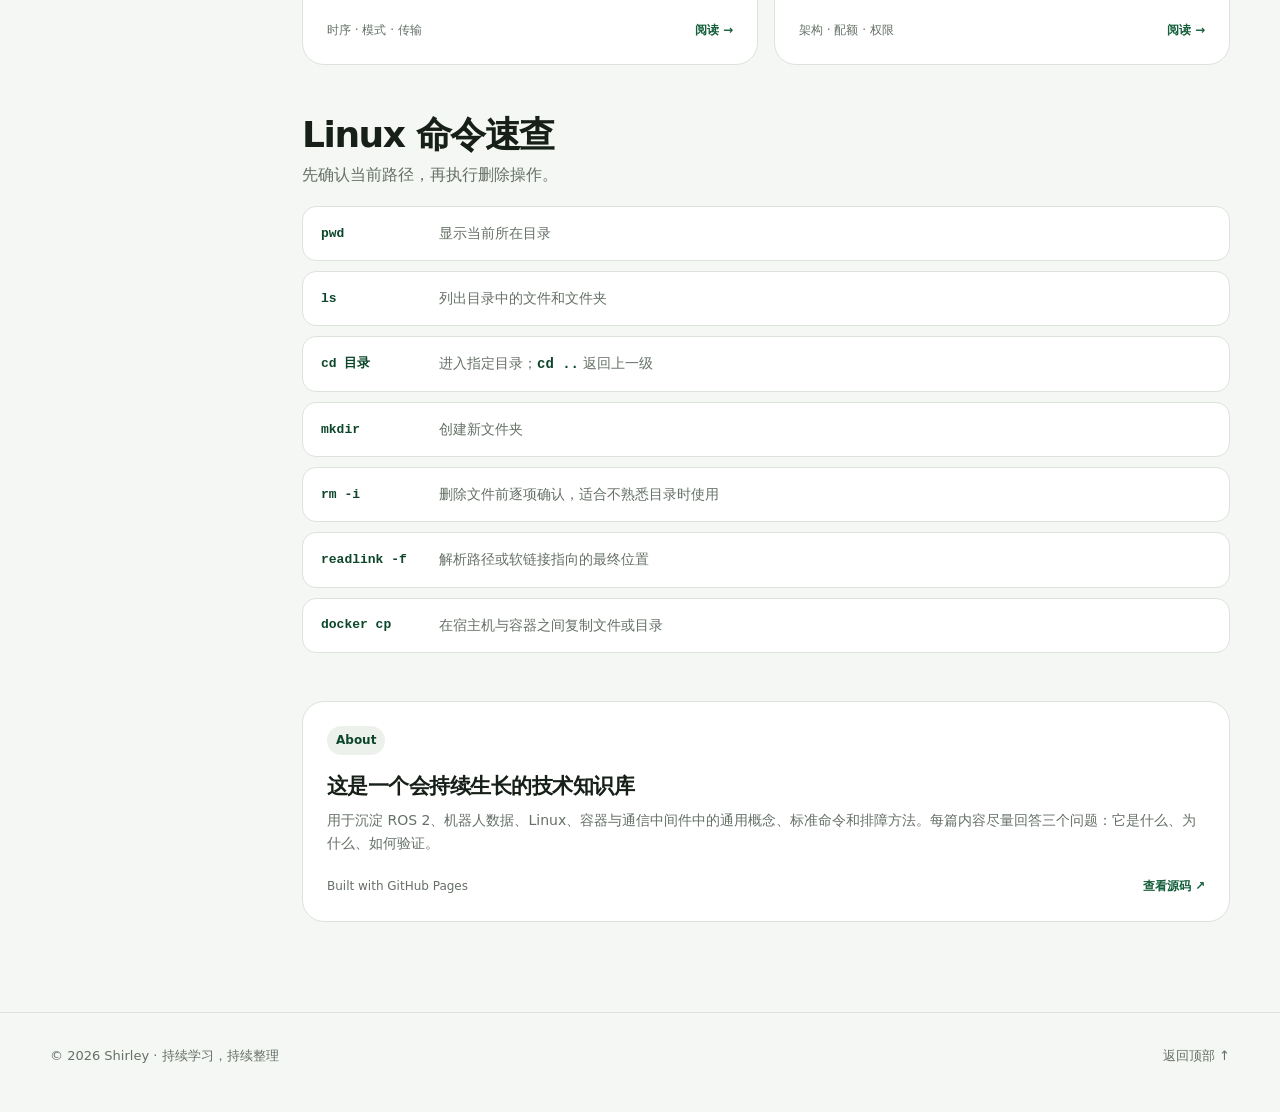
==== commit 081e19d5: "docs: update LLM integration search metadata" ====
--- a/index.html
+++ b/index.html
@@ -407,10 +407,10 @@
               <div class="card-meta"><span>指标 · 变量 · 基准测试</span><a class="arrow" href="notes/ros2-engineering-handbook.html#middleware">阅读 →</a></div>
             </article>
 
-            <article class="card searchable" data-keywords="remote development ssh scp openssh windows sshd connection refused http server python wget curl quote parentheses special filename no_proxy tailscale tailscaled nomachine shell container transfer socket daemon ai config instruction 远程 开发 文件传输 局域网 拒绝连接 特殊字符 括号 慢速 虚拟组网 环境 配置">
+            <article class="card searchable" data-keywords="remote development ssh scp openssh windows sshd connection refused http server python wget curl quote parentheses special filename no_proxy tailscale tailscaled nomachine shell container transfer socket daemon ai config instruction llm model api chatgpt plus billing prompt persona pretrained fine-tuning backend secret token 远程 开发 文件传输 局域网 拒绝连接 特殊字符 括号 慢速 虚拟组网 环境 配置 大模型 应用开发 接入 订阅 计费 人设 提示词 预训练 微调 后端 密钥">
               <span class="tag">开发环境</span>
-              <h3>远程环境与 AI 项目配置</h3>
-              <p>先识别本地、远程主机和容器，再排查 OpenSSH、SCP、临时 HTTP 传输、虚拟组网与文件落点。</p>
+              <h3>远程环境、AI 项目配置与模型接入</h3>
+              <p>识别本地、远程主机和容器，掌握文件传输排障，并理解 LLM 应用层、模型 API、订阅与凭据边界。</p>
               <div class="card-meta"><span>环境 · 约定 · 验证</span><a class="arrow" href="notes/ros2-engineering-handbook.html#remote">阅读 →</a></div>
             </article>
             <article class="card searchable" data-keywords="autoware official architecture diagram node graph planning progress score 七层 架构图 节点图 规划 学习进度 复习">
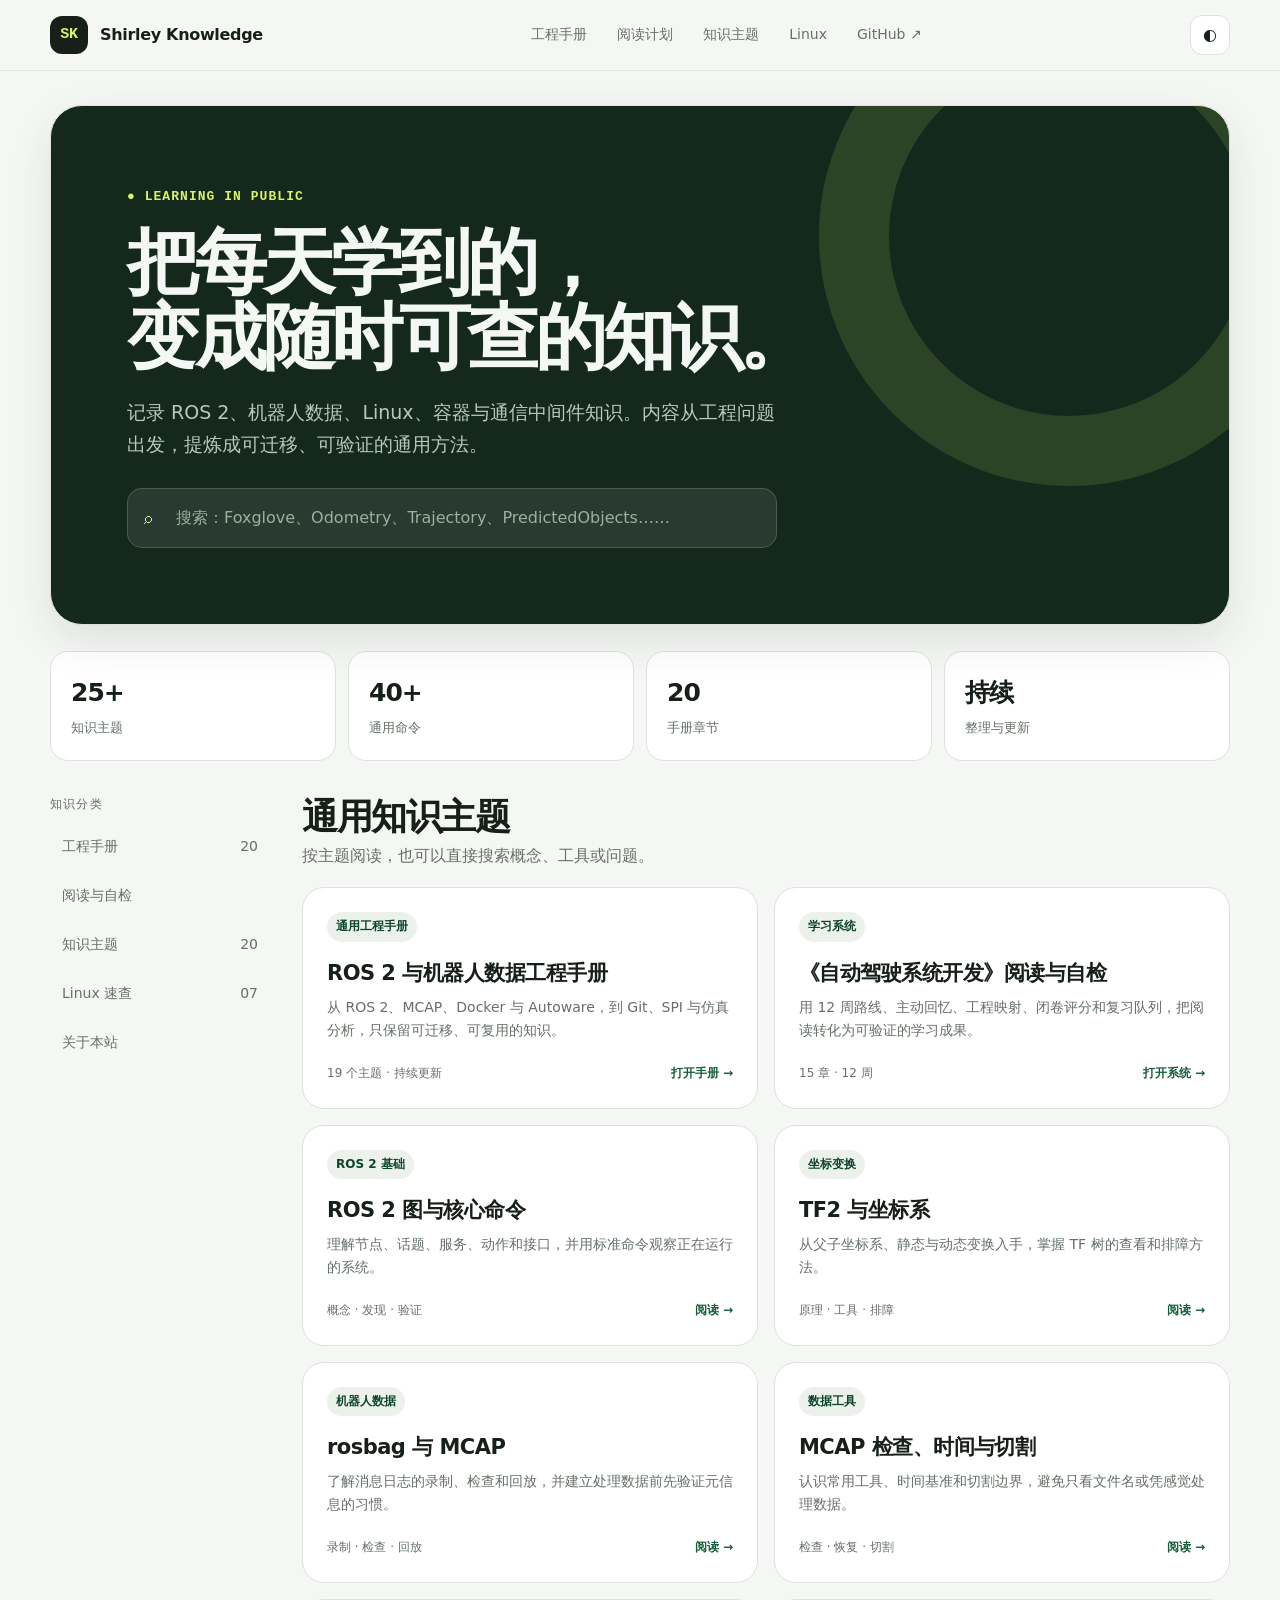
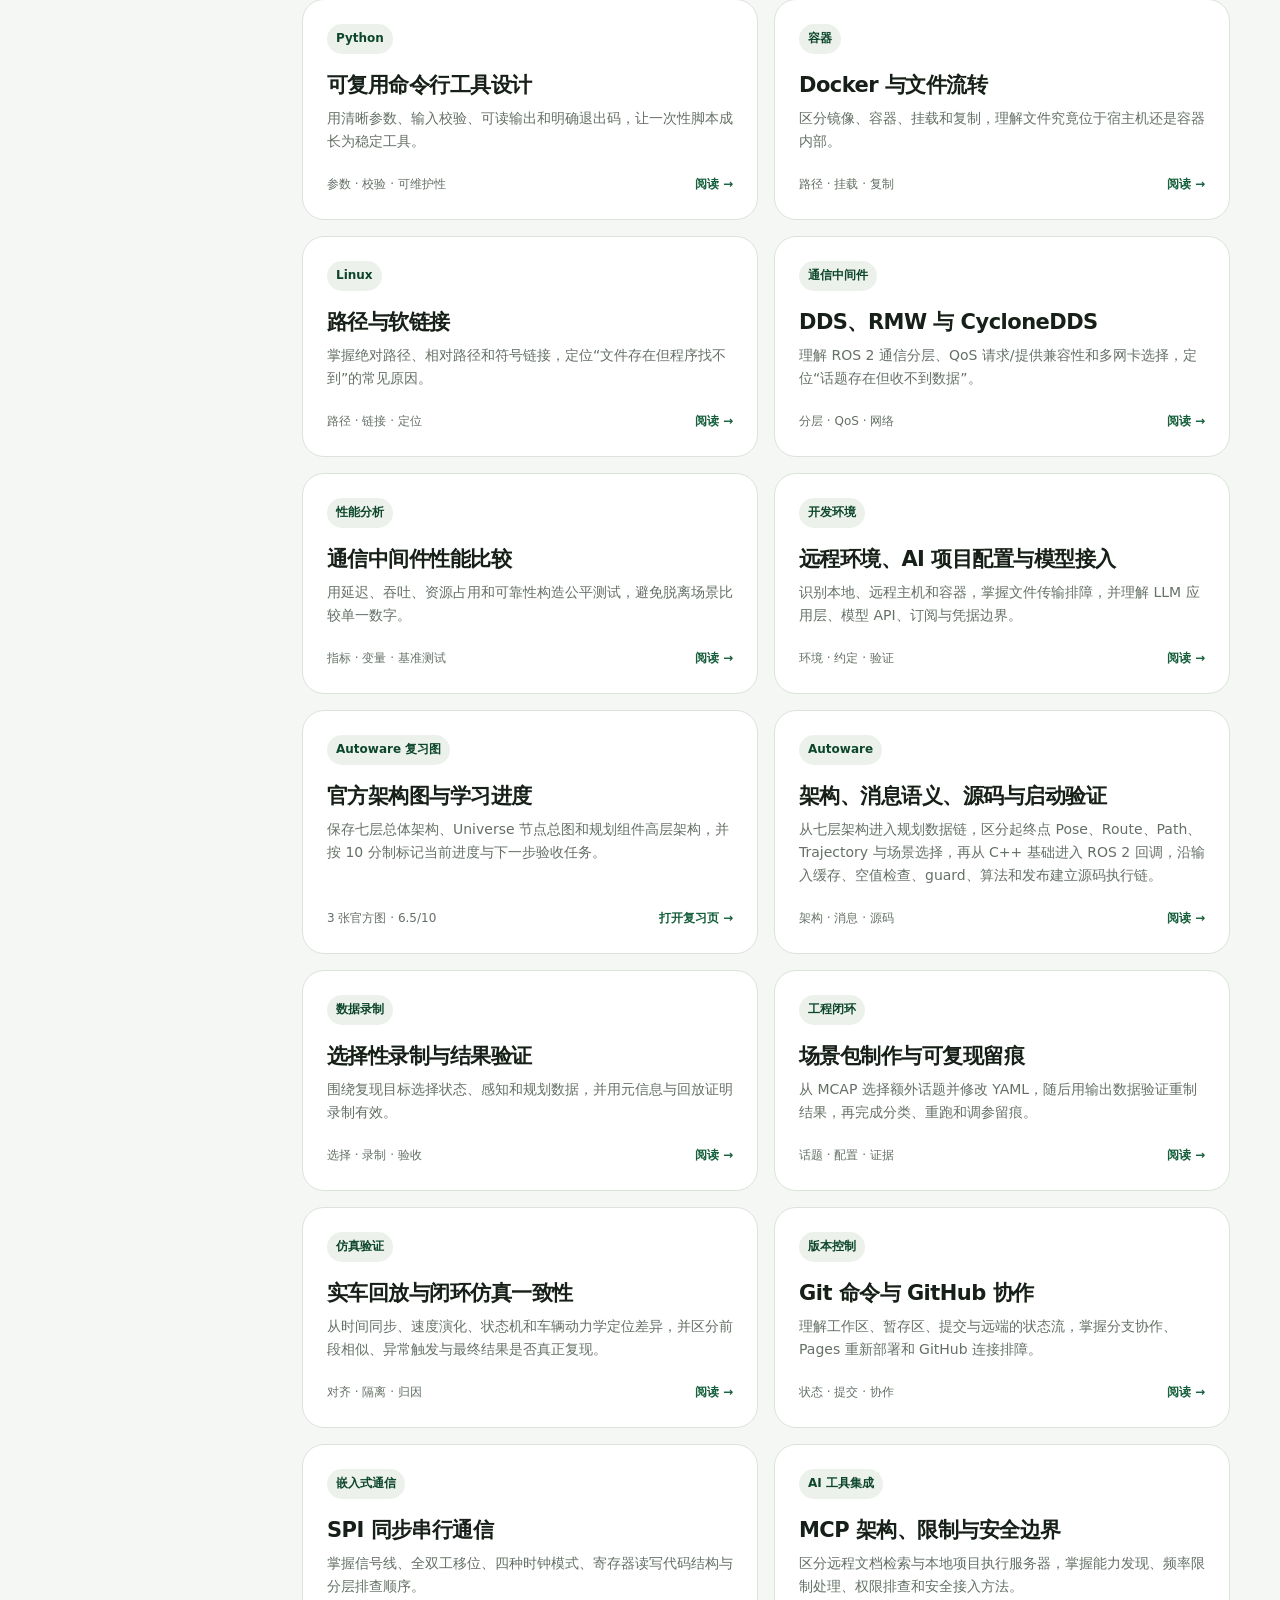
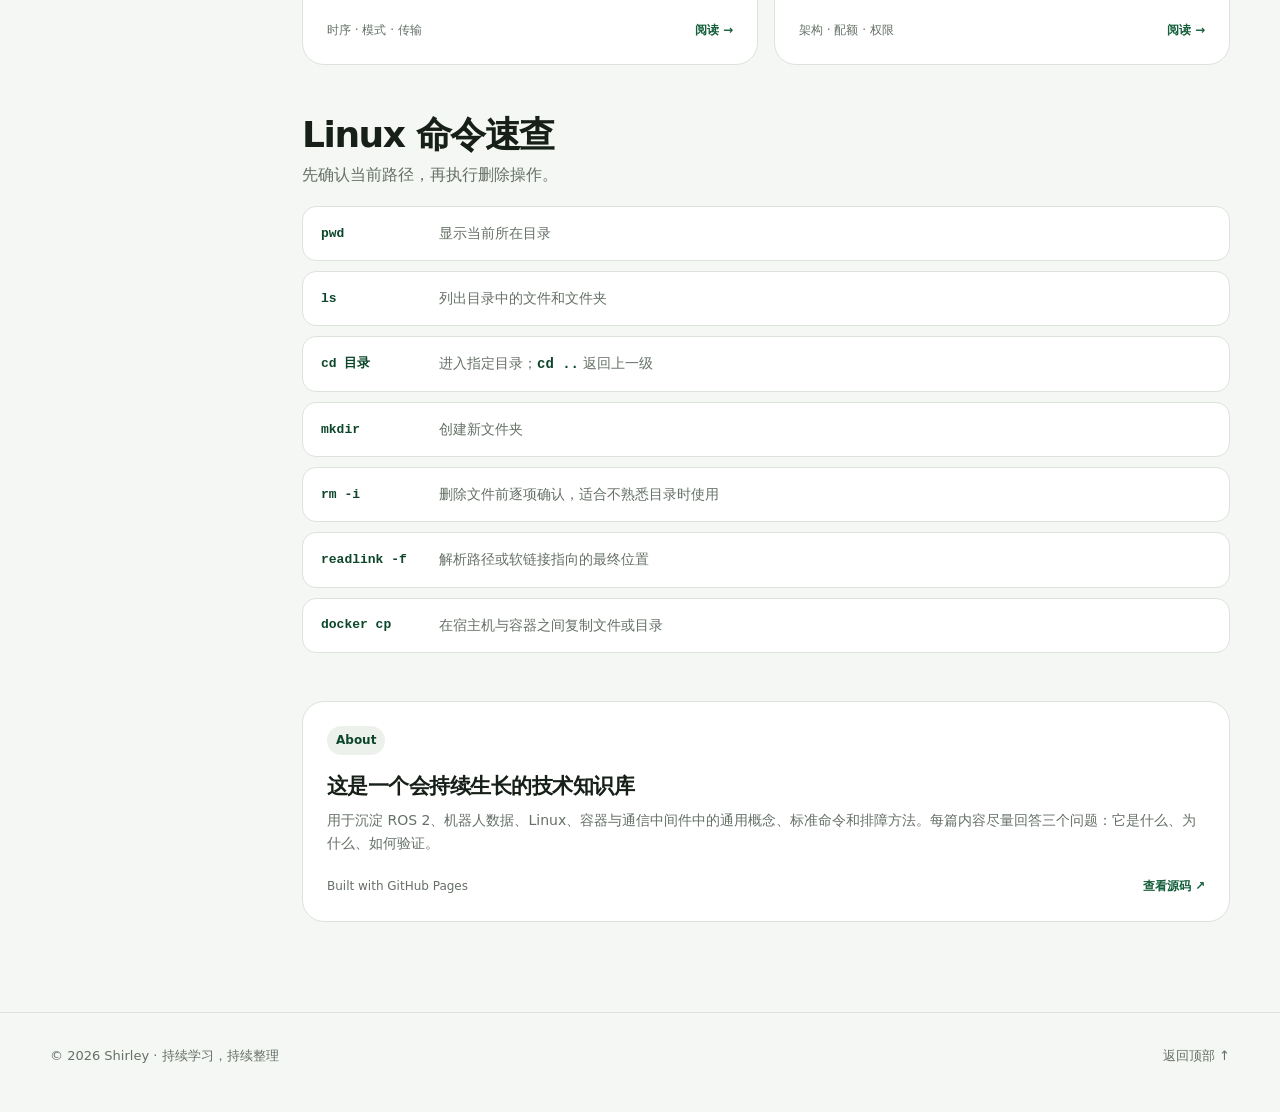
==== commit 14784b38: "docs: update callback source-reading search metadata" ====
--- a/index.html
+++ b/index.html
@@ -420,10 +420,10 @@
               <div class="card-meta"><span>3 张官方图 · 6.5/10</span><a class="arrow" href="notes/autoware-architecture-review.html">打开复习页 →</a></div>
             </article>
 
-            <article class="card searchable" data-keywords="autoware architecture sensing map localization perception planning control vehicle interface scenario selector lane driving parking route start pose goal pose position orientation quaternion xyzw yaw frame_id lanelet path trajectory candidate reference safest source package behavior path planner predicted objects header stamp frame_id uuid classification covariance uncertainty wheelbase ackermann cpp c++ g++ compile cout endl vector push_back index class object public private method bool if else pointer arrow callback parameter namespace 下标 编译运行 类 对象 构造函数 访问权限 方法 条件分支 指针 箭头 回调参数 命名空间 constructor initializer this auto template unique_ptr shared_ptr make_unique make_shared declare_parameter create_publisher create_subscription callback std bind placeholders private namespace qos depth rg sed find README package.xml CMakeLists launch config include src test docker vcstool colcon 架构 消息 感知对象 分类 协方差 轴距 运动学 源码 构造函数 智能指针 参数 发布器 订阅器 回调 包目录 行为规划 变道 编译 启动">
+            <article class="card searchable" data-keywords="autoware architecture sensing map localization perception planning control vehicle interface scenario selector lane driving parking route start pose goal pose position orientation quaternion xyzw yaw frame_id lanelet path trajectory candidate reference safest source package behavior path planner predicted objects header stamp frame_id uuid classification covariance uncertainty wheelbase ackermann cpp c++ g++ compile cout endl vector push_back index class object public private method bool if else pointer arrow callback parameter namespace 下标 编译运行 类 对象 构造函数 访问权限 方法 条件分支 指针 箭头 回调参数 命名空间 constructor initializer this auto template unique_ptr shared_ptr make_unique make_shared declare_parameter create_publisher create_subscription callback constsharedptr scope resolution scoped timer raii __func__ take_data null pointer guard early return debug stopwatch std bind placeholders private namespace qos depth rg sed find README package.xml CMakeLists launch config include src test docker vcstool colcon 架构 消息 感知对象 分类 协方差 轴距 运动学 源码 构造函数 智能指针 参数 发布器 订阅器 回调 包目录 行为规划 变道 编译 启动">
               <span class="tag">Autoware</span>
               <h3>架构、消息语义、源码与启动验证</h3>
-              <p>从七层架构进入规划数据链，区分起终点 Pose、Route、Path、Trajectory 与场景选择，再从 C++ 编译运行、vector、类和智能指针进入 ROS 2 回调与源码验证。</p>
+              <p>从七层架构进入规划数据链，区分起终点 Pose、Route、Path、Trajectory 与场景选择，再从 C++ 基础进入 ROS 2 回调，沿输入缓存、空值检查、guard、算法和发布建立源码执行链。</p>
               <div class="card-meta"><span>架构 · 消息 · 源码</span><a class="arrow" href="notes/ros2-engineering-handbook.html#autoware-start">阅读 →</a></div>
             </article>
 
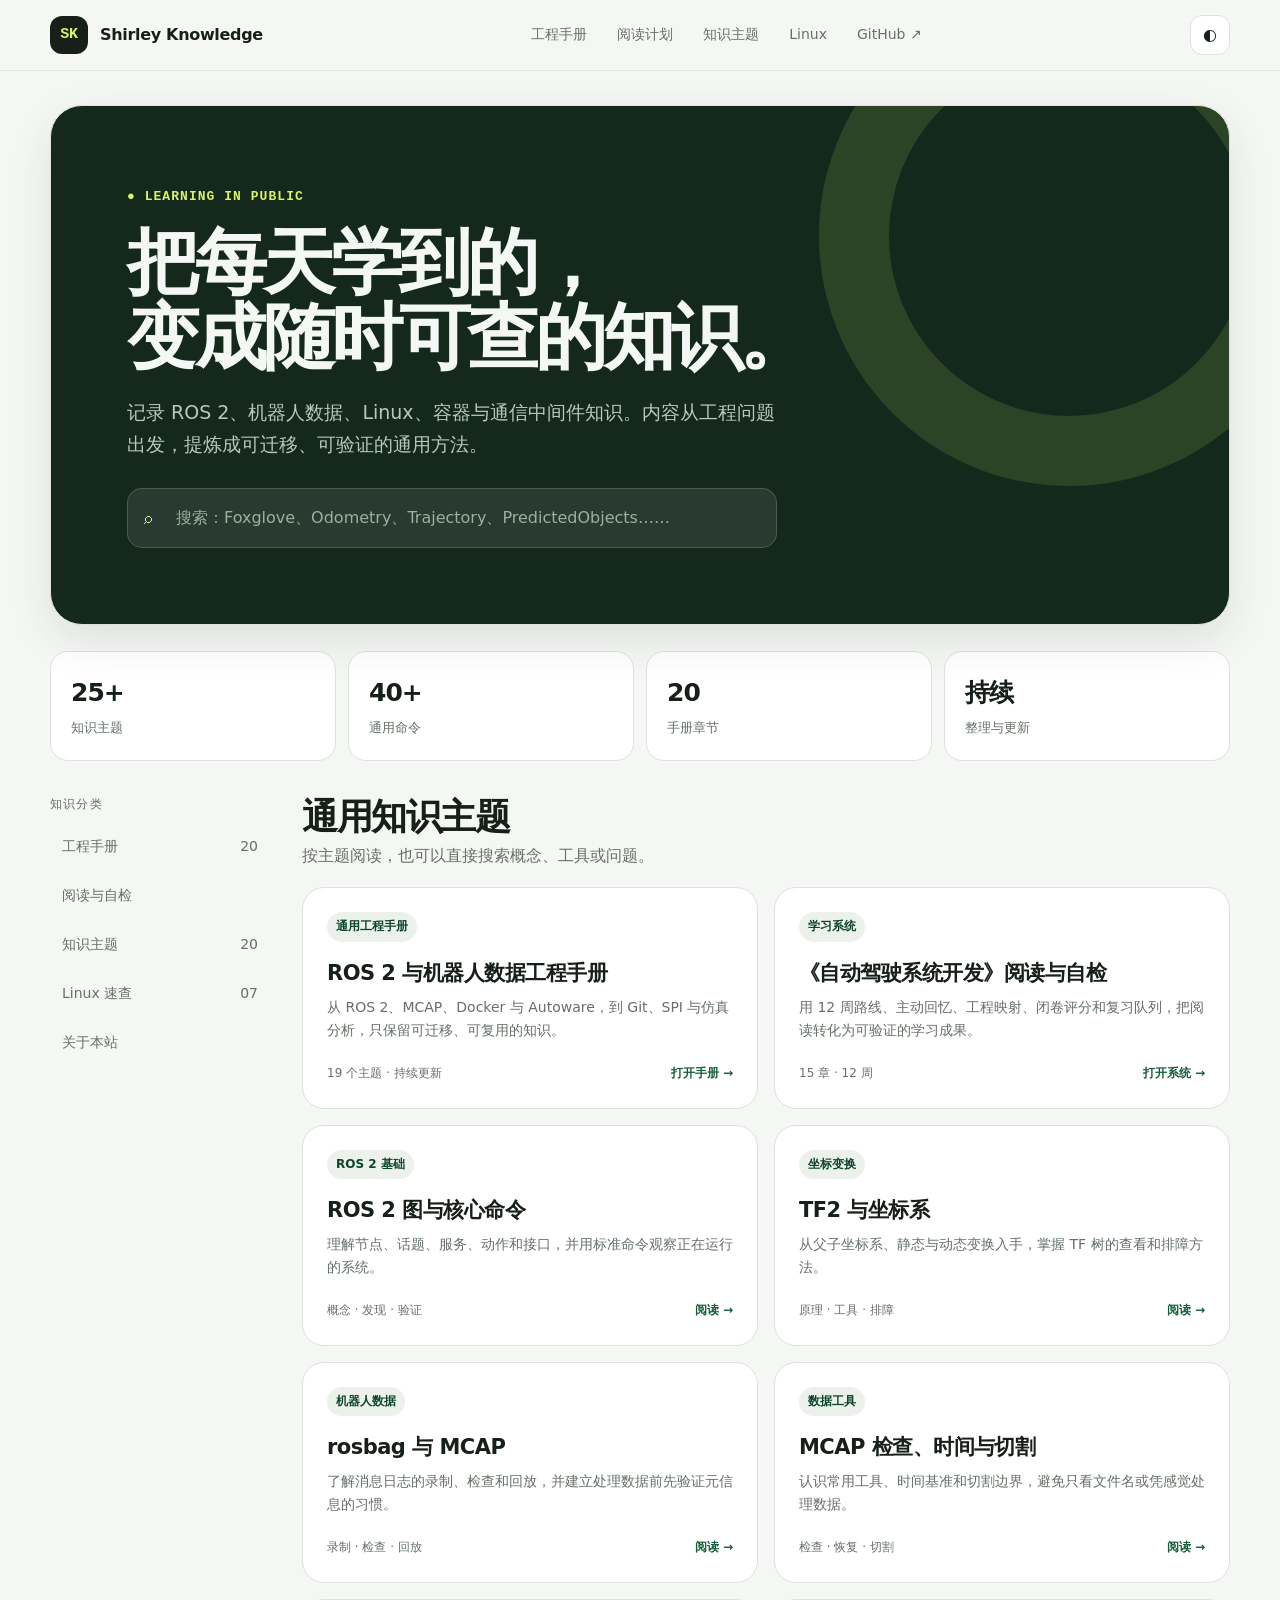
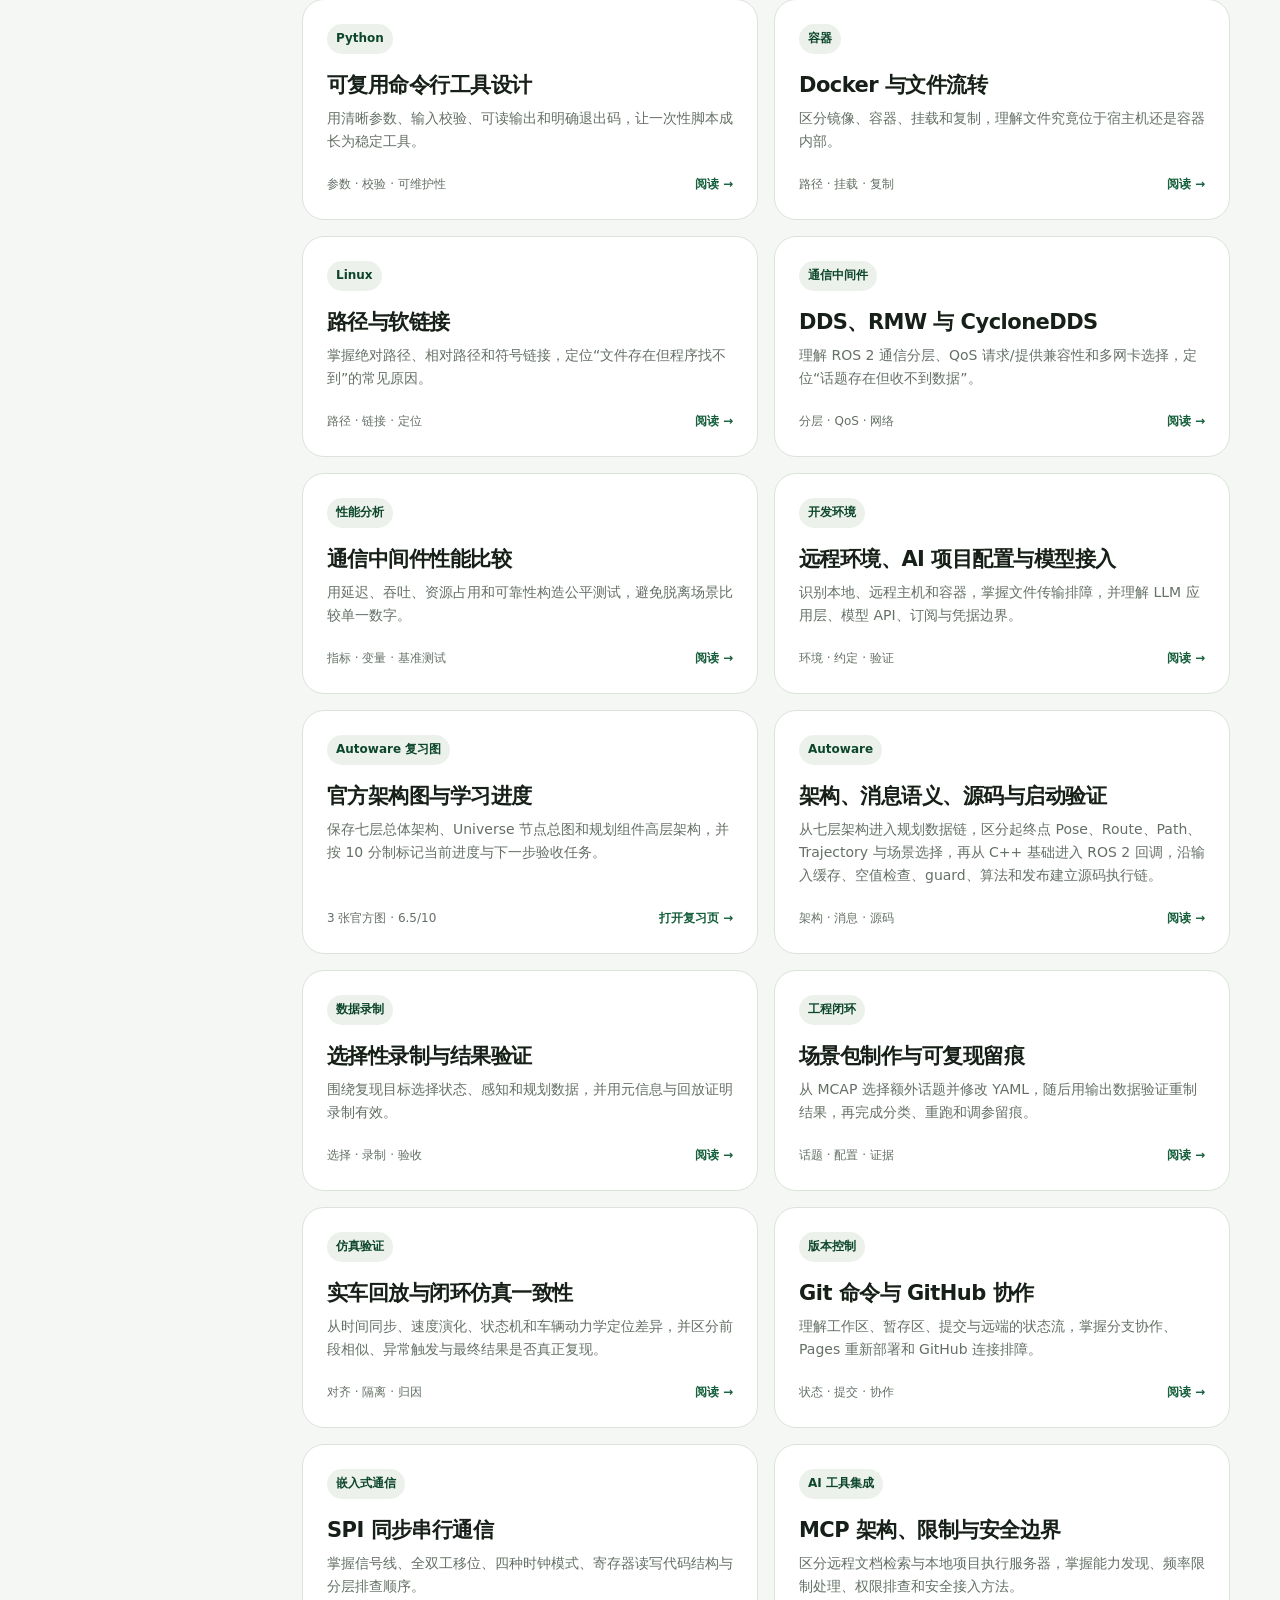
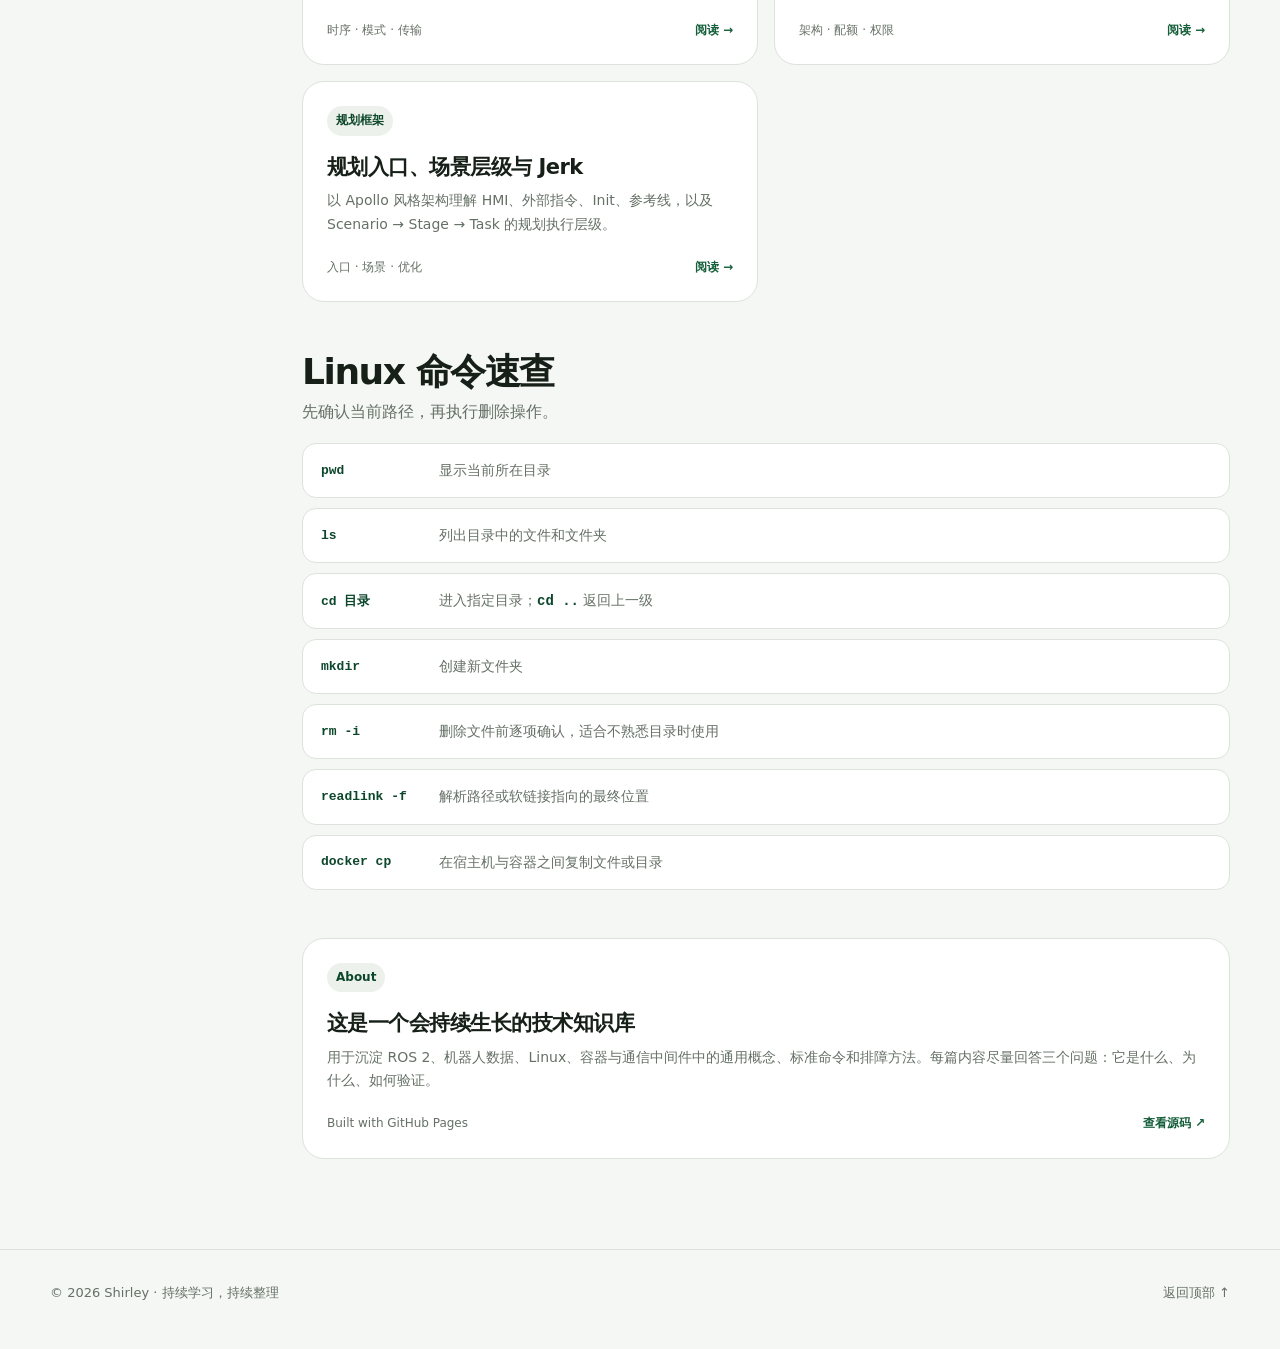
==== commit d1296db8: "docs: add planning framework topic card" ====
--- a/index.html
+++ b/index.html
@@ -468,6 +468,13 @@
               <div class="card-meta"><span>架构 · 配额 · 权限</span><a class="arrow" href="notes/ros2-engineering-handbook.html#mcp-integration">阅读 →</a></div>
             </article>
 
+            <article class="card searchable" data-keywords="apollo planning hmi human machine interface external command init runonce plan reference line traffic rule scenario manager scenario stage task lane follow traffic light jerk piecewise speed optimizer 人机界面 外部指令 初始化 参考线 交通规则 场景 阶段 任务 加加速度 速度优化">
+              <span class="tag">规划框架</span>
+              <h3>规划入口、场景层级与 Jerk</h3>
+              <p>以 Apollo 风格架构理解 HMI、外部指令、Init、参考线，以及 Scenario → Stage → Task 的规划执行层级。</p>
+              <div class="card-meta"><span>入口 · 场景 · 优化</span><a class="arrow" href="notes/ros2-engineering-handbook.html#planning-framework">阅读 →</a></div>
+            </article>
+
           </div>
           <div class="empty" id="emptyState">没有找到匹配的主题。试试更短的关键词，例如“TF2”或“Linux”。</div>
         </section>
